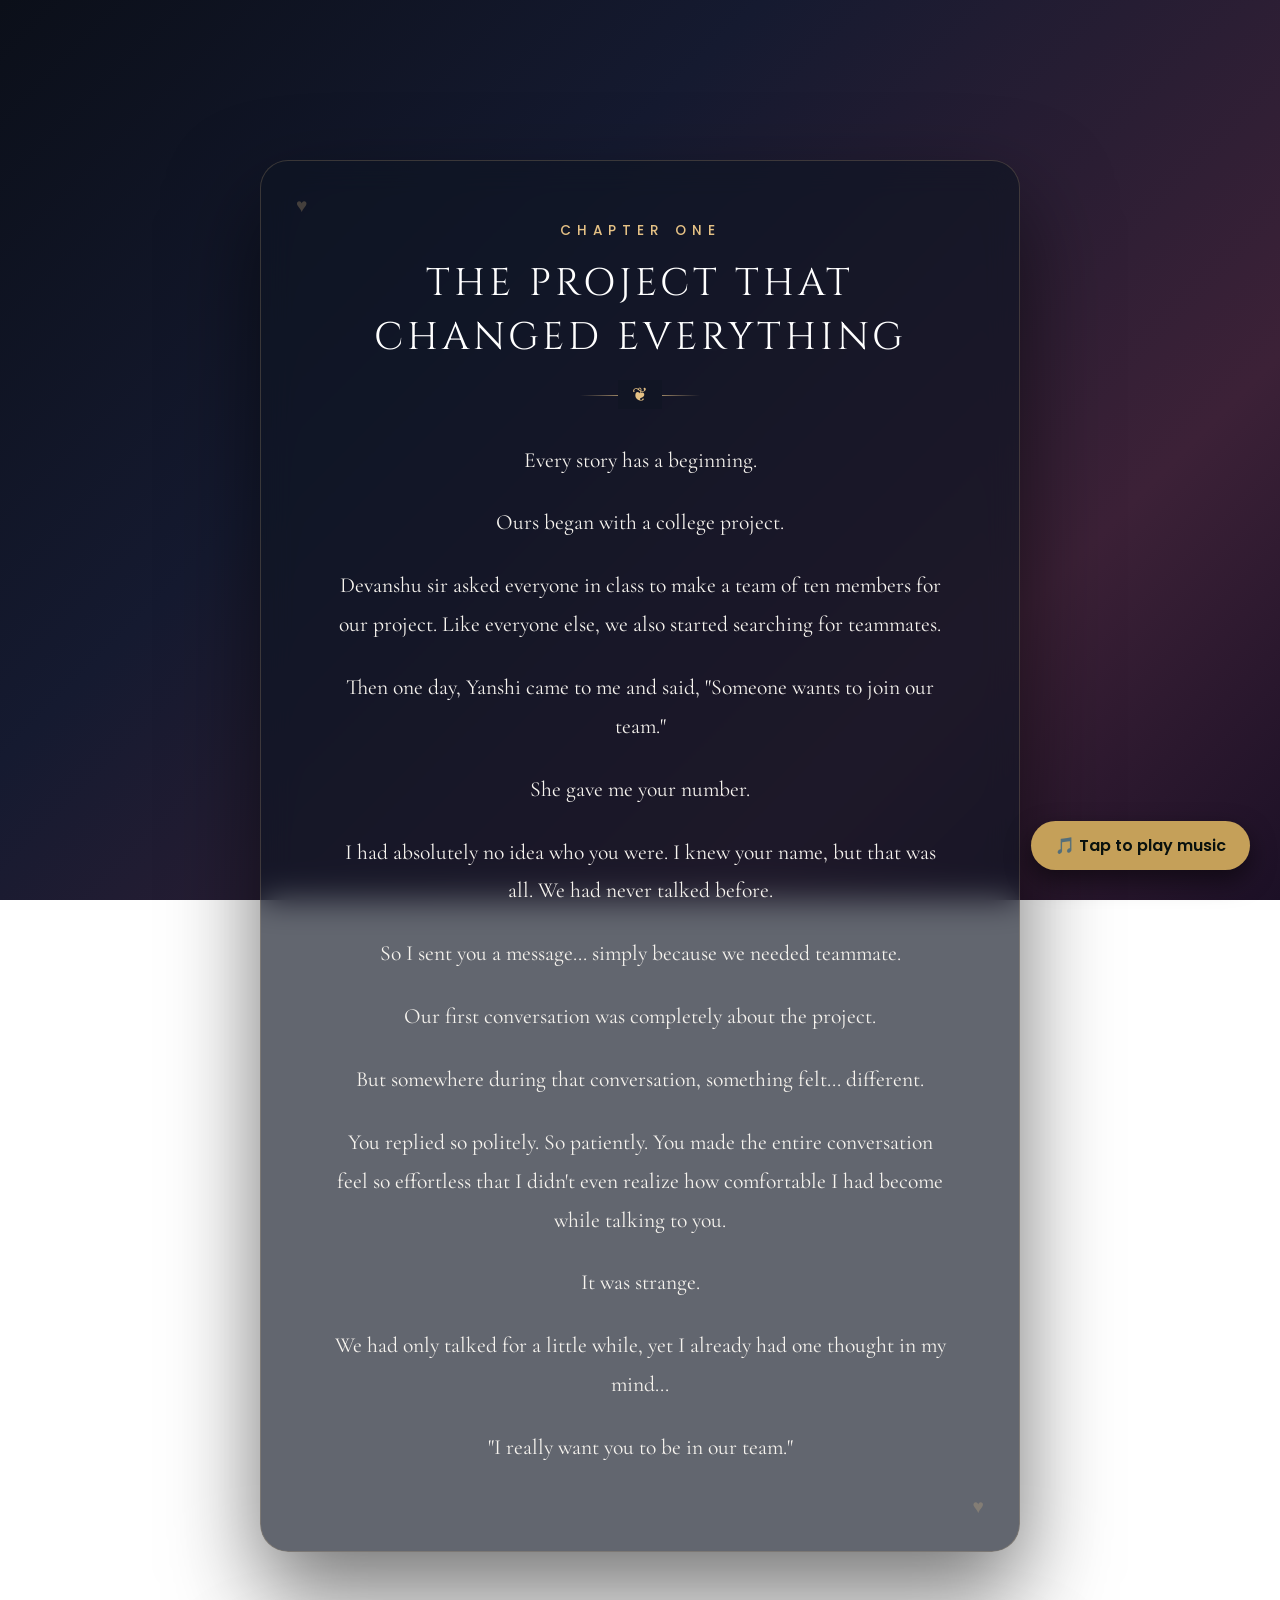
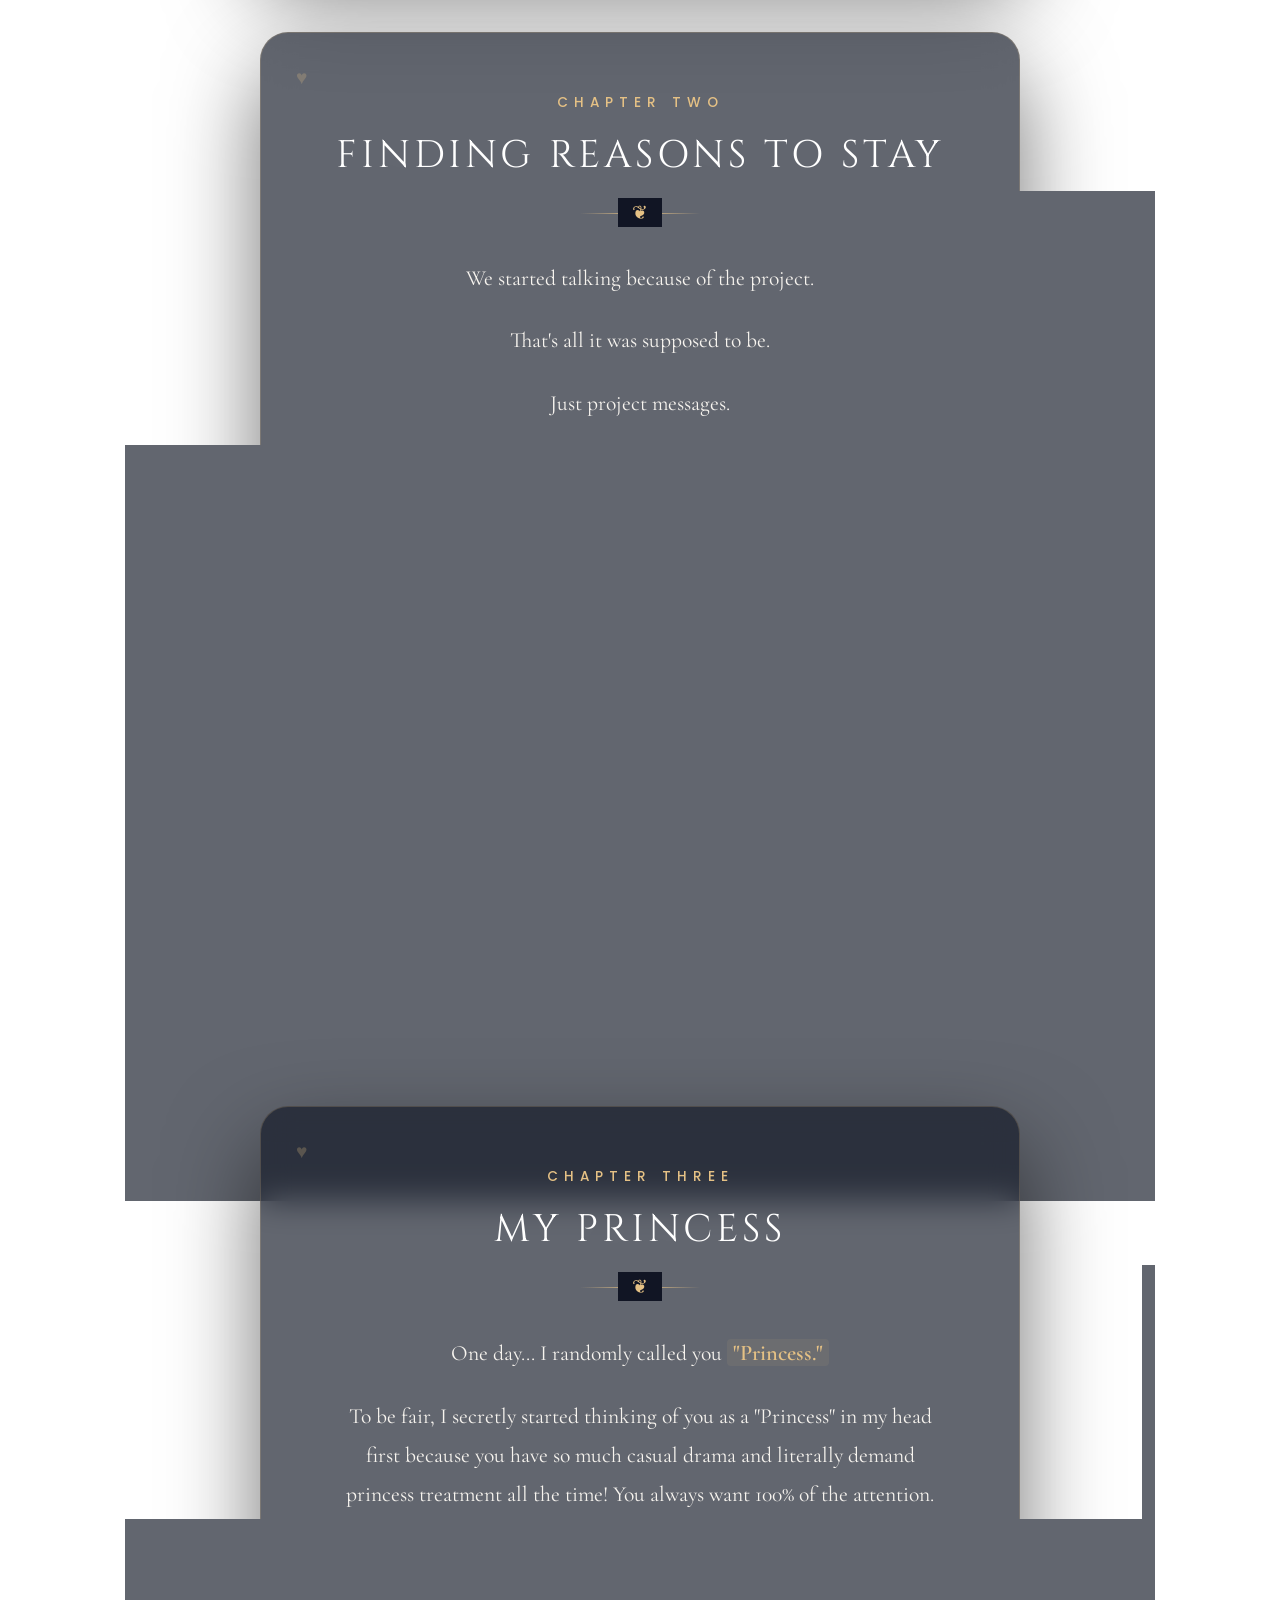
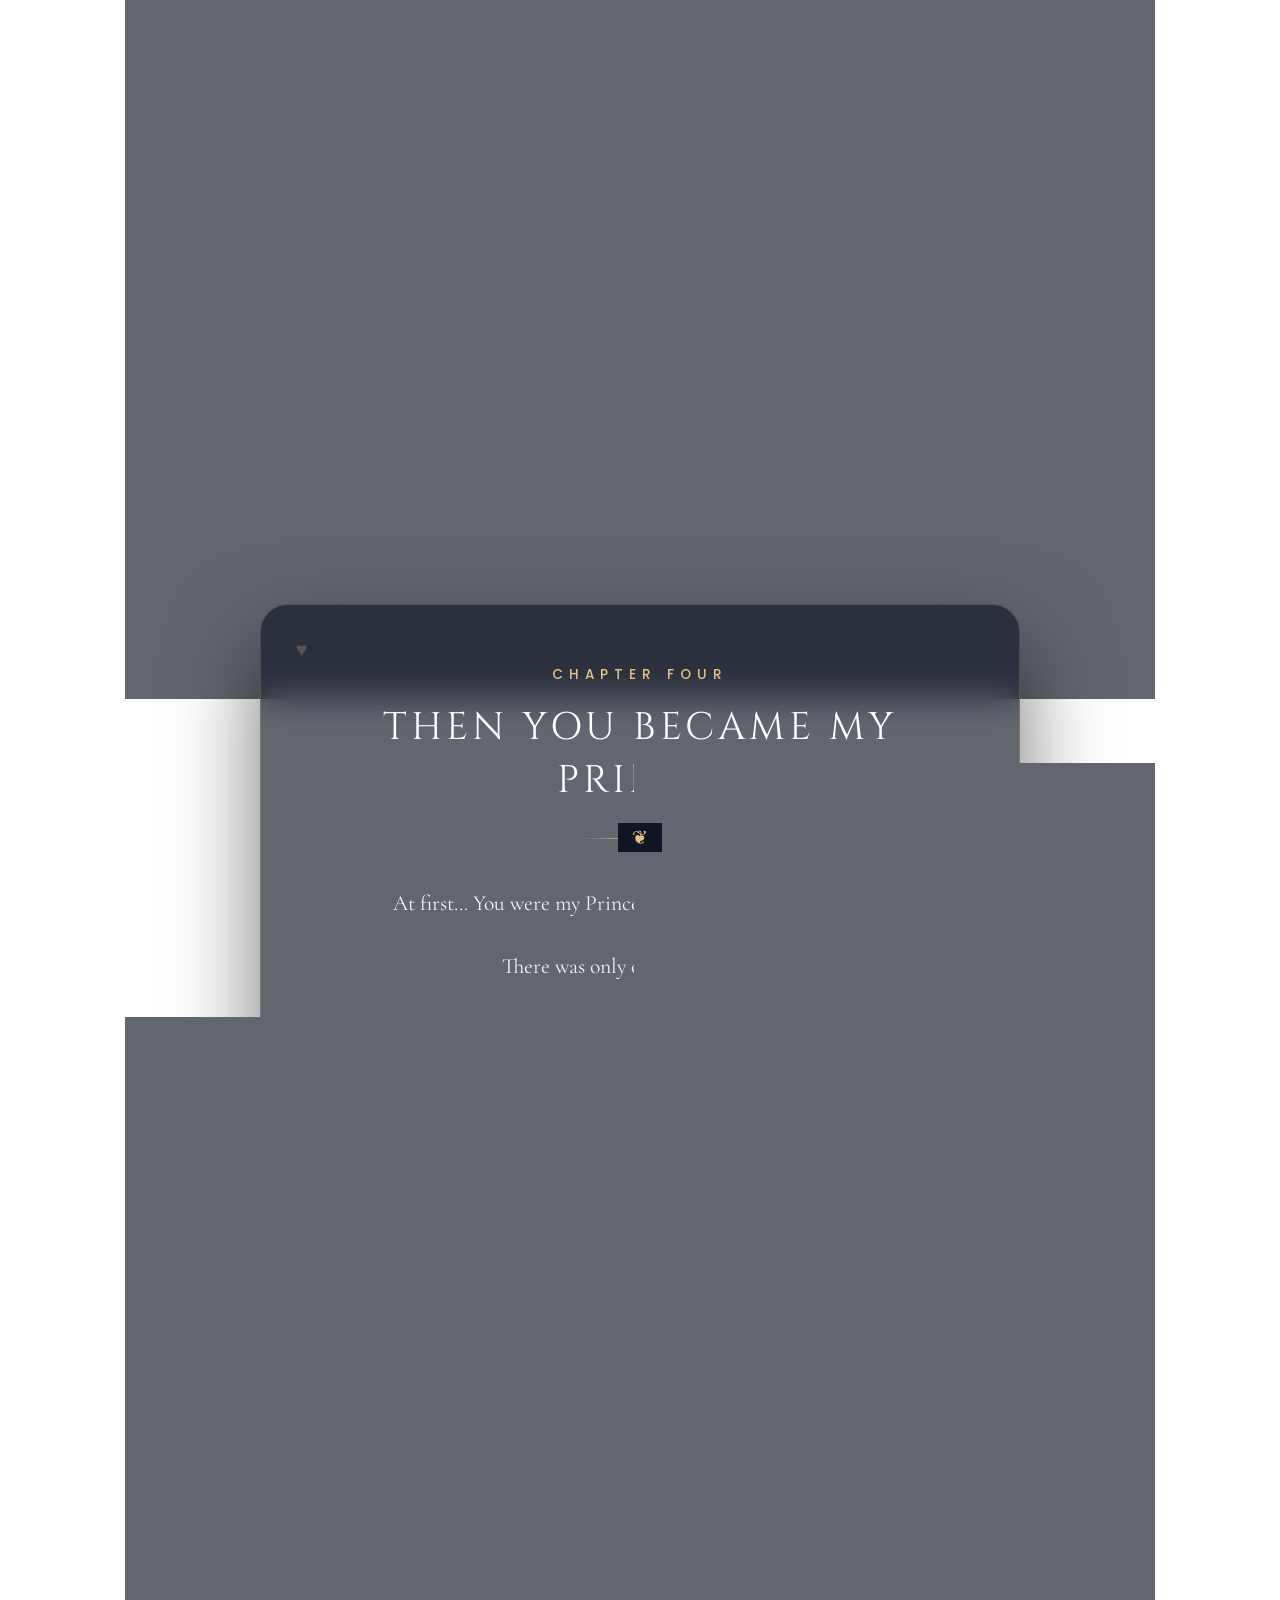
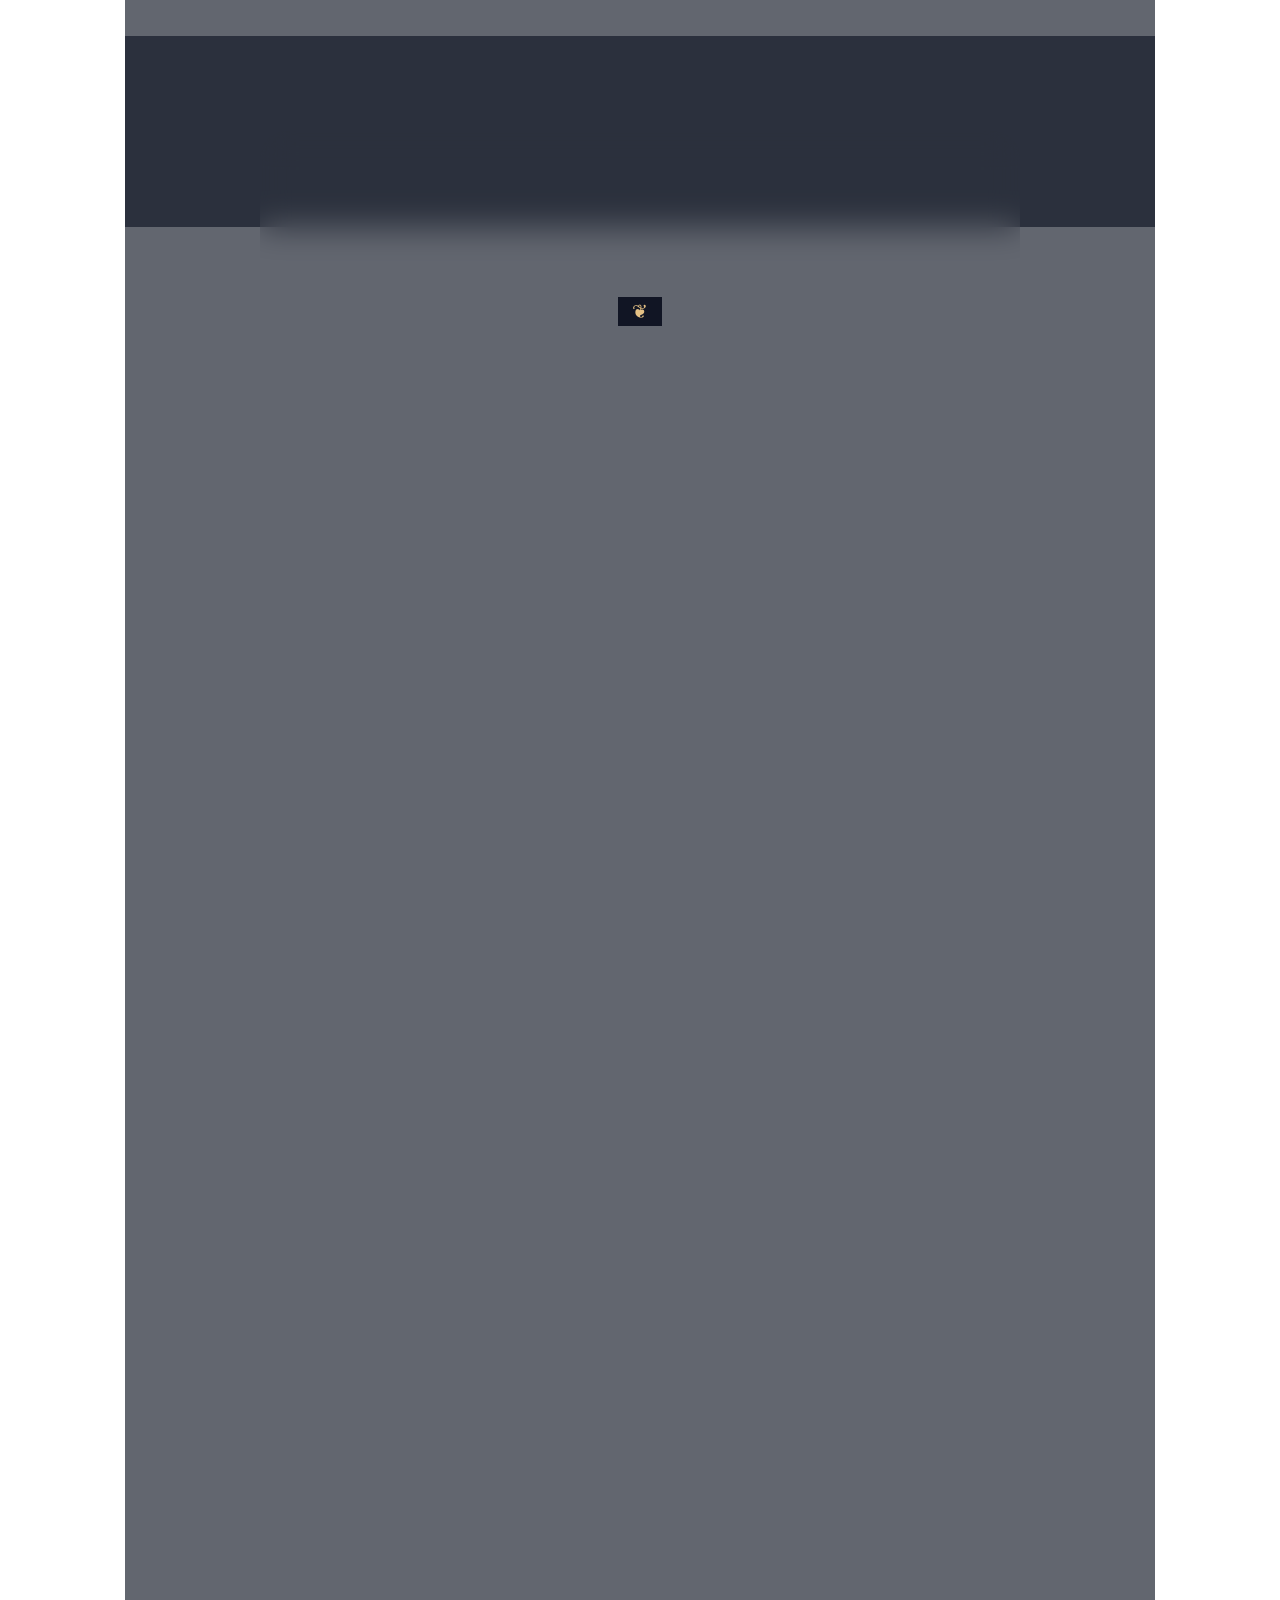
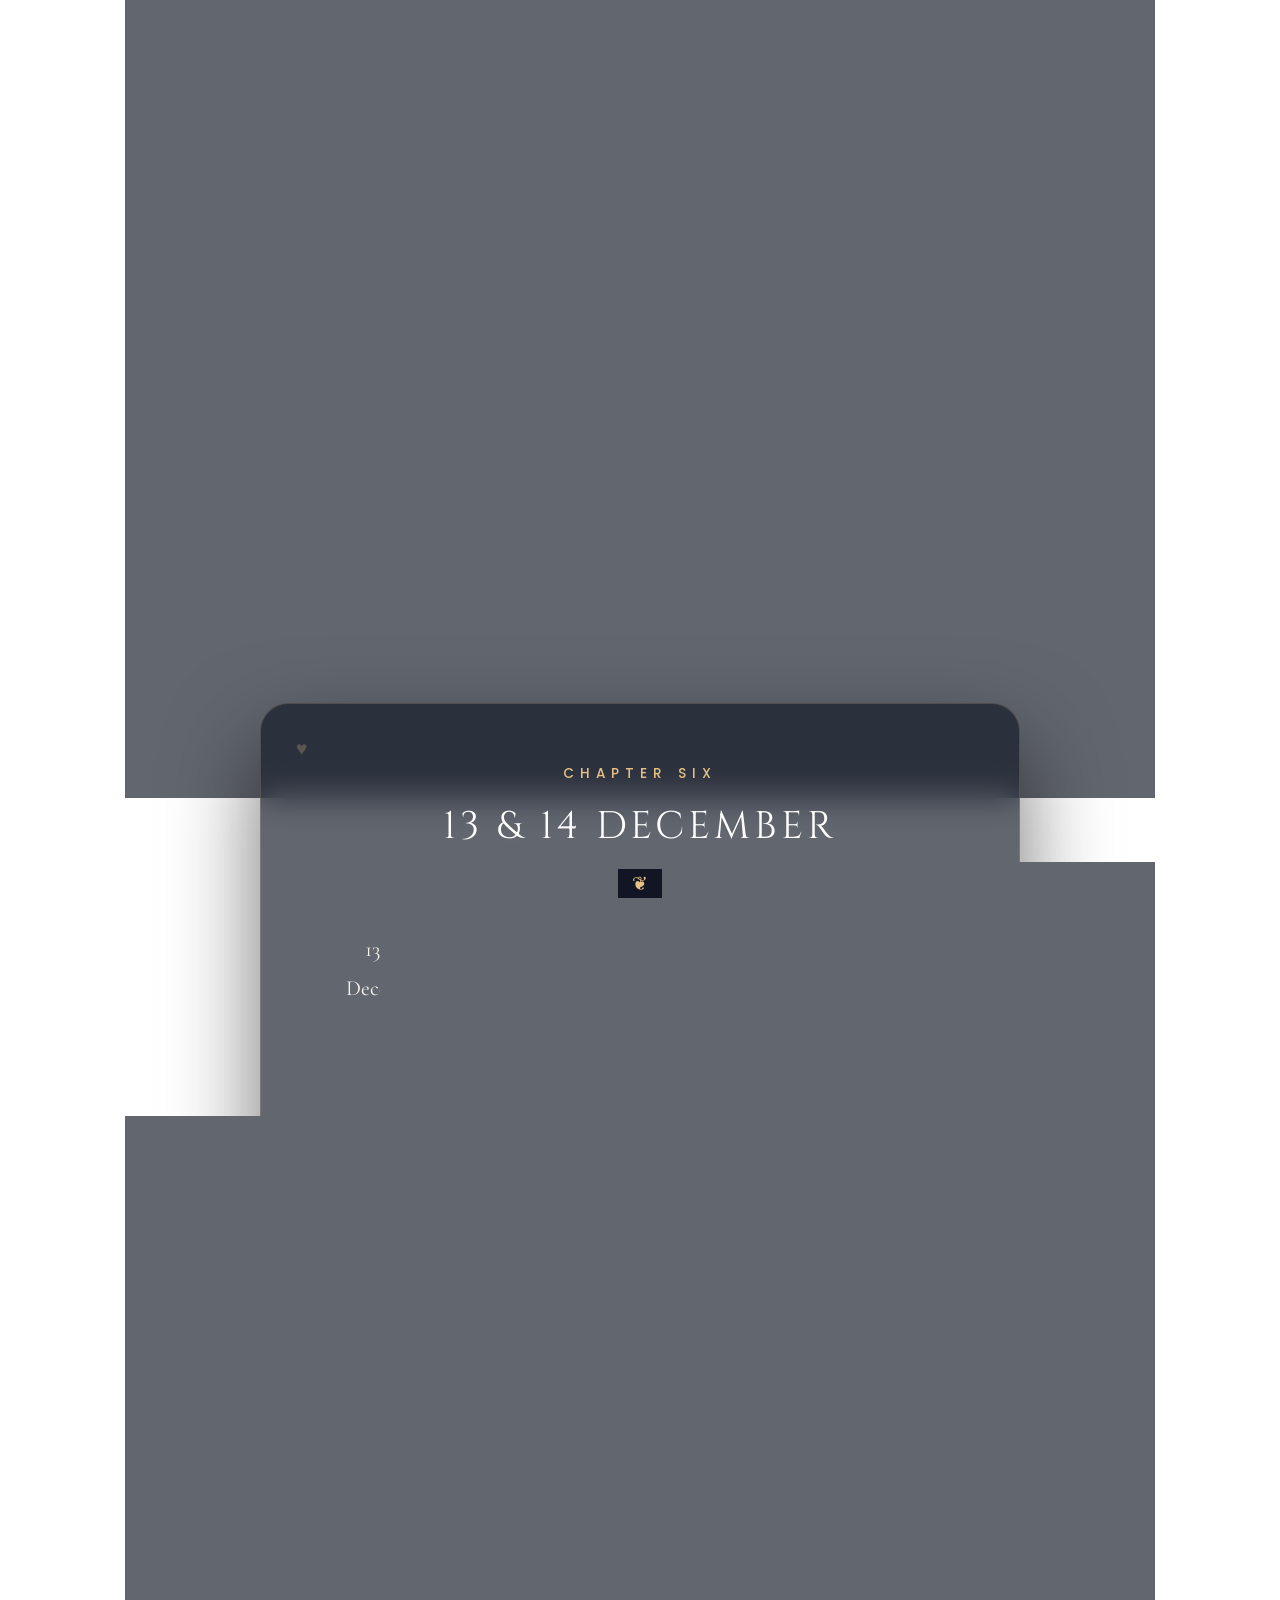
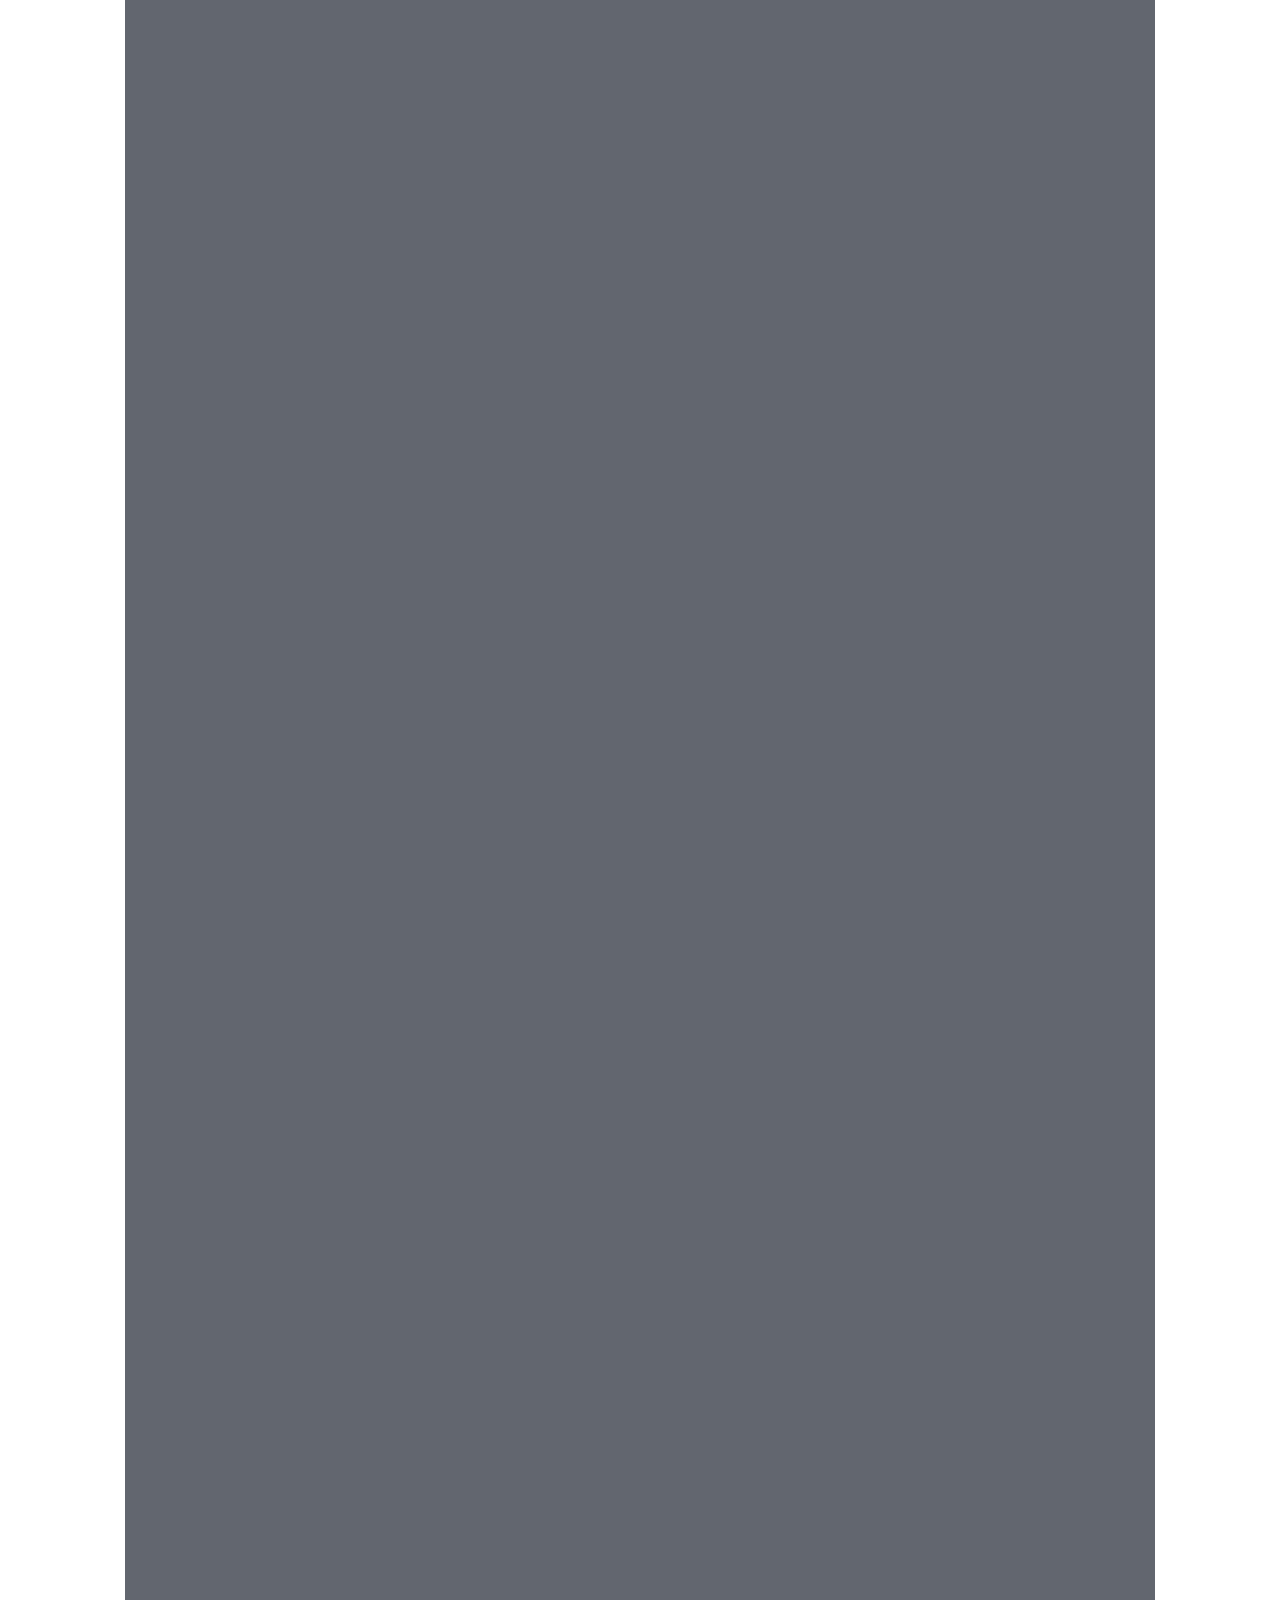
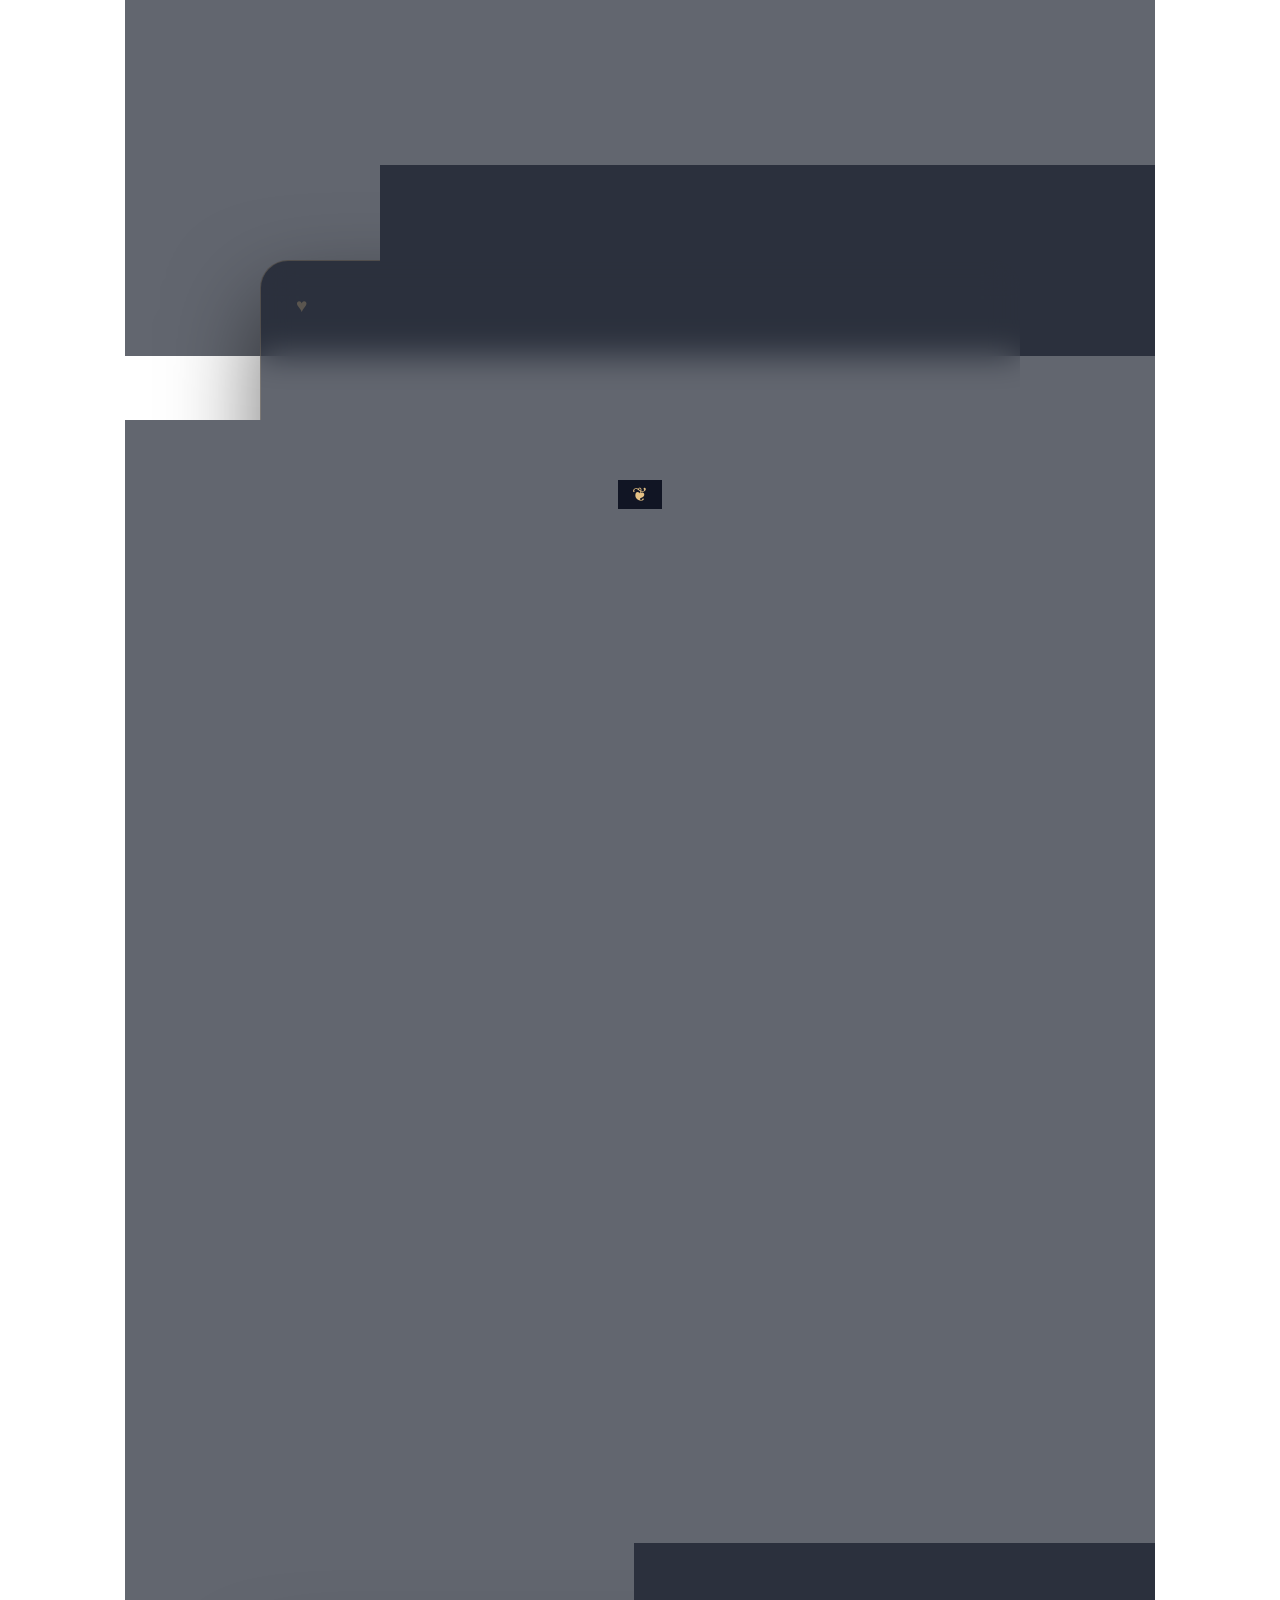
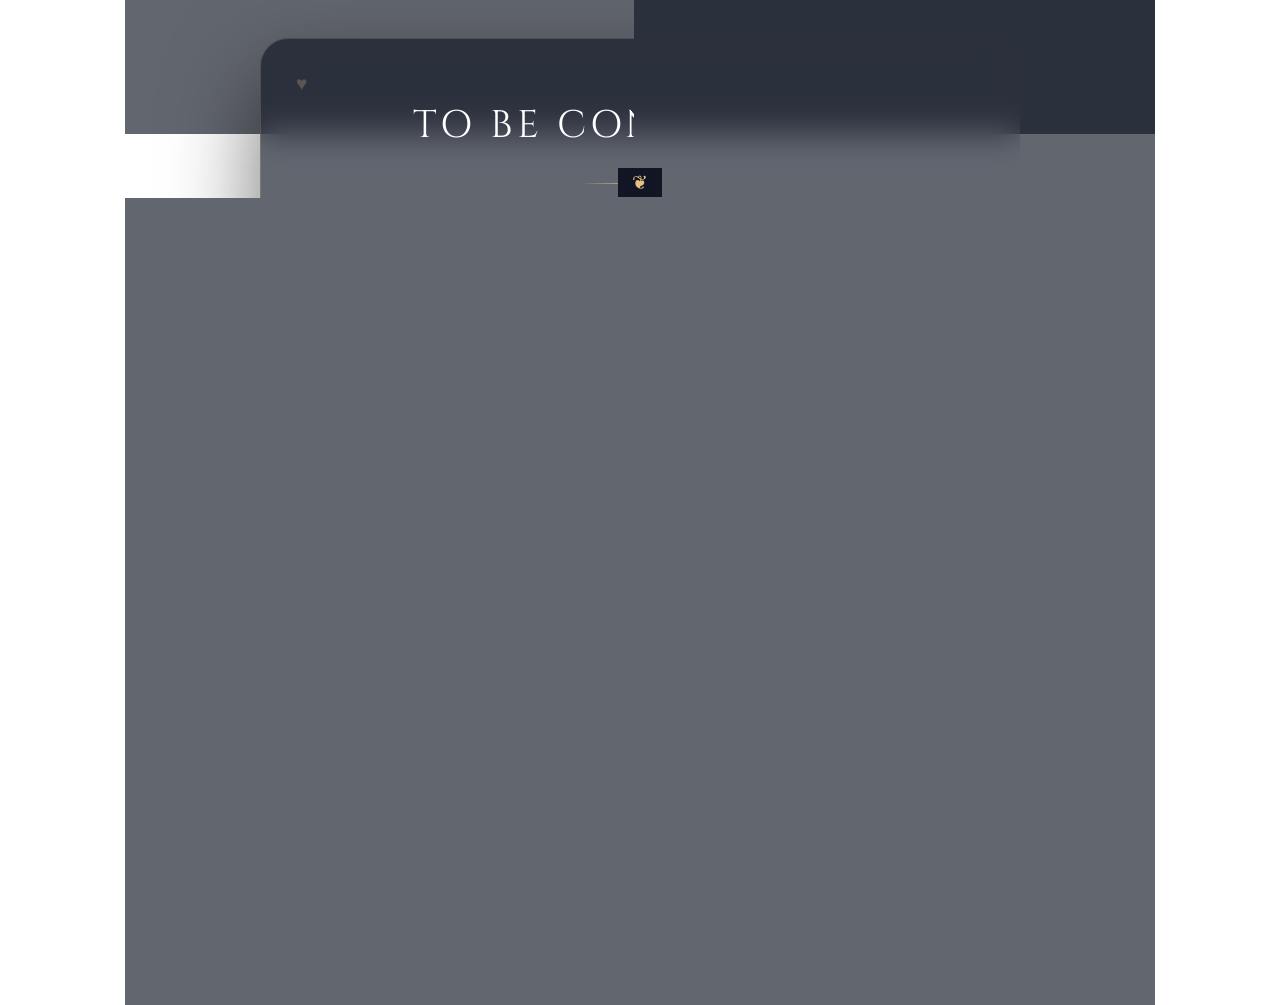
==== story.html @ bb7075a6 "Add files via upload" ====
<!DOCTYPE html>
<html lang="en">
<head>
    <meta charset="UTF-8">
    <meta name="viewport" content="width=device-width, initial-scale=1.0">
    <title>Our Story ❤️</title>
    <link rel="preconnect" href="https://fonts.googleapis.com">
    <link rel="preconnect" href="https://fonts.gstatic.com" crossorigin>
    <link href="https://fonts.googleapis.com/css2?family=Cinzel:wght@400;700&family=Cormorant+Garamond:wght@400;500;600&family=Poppins:wght@300;400;500;600&display=swap" rel="stylesheet">
    
    <link rel="stylesheet" href="css/story.css">
</head>
<body>
    
    <div class="book-container">

        <section class="chapter">
            <span class="chapter-number">Chapter One</span>
            <h1>The Project That Changed Everything</h1>
            <div class="line"></div>
            <p>Every story has a beginning.</p>
            <p>Ours began with a college project.</p>
            <p>Devanshu sir asked everyone in class to make a team of ten members for our project. Like everyone else, we also started searching for teammates.</p>
            <p>Then one day, Yanshi came to me and said, "Someone wants to join our team."</p>
            <p>She gave me your number.</p>
            <p>I had absolutely no idea who you were. I knew your name, but that was all. We had never talked before.</p>
            <p>So I sent you a message... simply because we needed teammate.</p>
            <p>Our first conversation was completely about the project.</p>
            <p>But somewhere during that conversation, something felt... different.</p>
            <p>You replied so politely. So patiently. You made the entire conversation feel so effortless that I didn't even realize how comfortable I had become while talking to you.</p>
            <p>It was strange.</p>
            <p>We had only talked for a little while, yet I already had one thought in my mind...</p>
            <p>"I really want you to be in our team."</p>
        </section>

        <section class="chapter">
            <span class="chapter-number">Chapter Two</span>
            <h1>Finding Reasons To Stay</h1>
            <div class="line"></div>
            <p>We started talking because of the project.</p>
            <p>That's all it was supposed to be.</p>
            <p>Just project messages.</p>
            <p>But somehow...</p>
            <p>You made everything feel comfortable.</p>
            <p>Talking to you felt easy. Safe.</p>
            <p>Without realizing it... I became the one finding random excuses just to text you again.</p>
            <p>Every conversation somehow became longer than the last one.</p>
            <p>Every time I saw your name pop up on my screen... I felt happy.</p>
            <p> We'd start talking about a slide or an assignment, and before we knew it, hours had flown by.</p>
        </section>

        <section class="chapter">
            <span class="chapter-number">Chapter Three</span>
            <h1>My Princess</h1>
            <div class="line"></div>
            <p>One day... I randomly called you <strong>"Princess."</strong></p>
            <p>To be fair, I secretly started thinking of you as a "Princess" in my head first because you have so much casual drama and literally demand princess treatment all the time! You always want 100% of the attention. So, in my mind, it was just a funny, cute fit.</p>
            <p>When I finally dropped it in the chat and called you <strong>"Princess,"</strong> you immediately lost it. You were like, "I'm not a princess!" and went off on a whole "blah blah blah" rant denying it. I just laughed and said, "Okay, but you are a princess for me, okay?"</p>
            <p>Realizing you weren't winning that argument, you decided you had to get back at me. You said, "Okay fine, I got it. But if I'm your princess, then I'm giving you a name too. You are Prince. You're gonna be my Prince." And that's how our chaotic roles actually started.</p>
            <p>And just like that... Our favorite nicknames were born.</p>
            <p>From that day... We became each other's Prince and Princess.</p>

        </section>

        <section class="chapter">
            <span class="chapter-number">Chapter Four</span>
            <h1>Then You Became My Prince</h1>
            <div class="line"></div>
            <p>At first... You were my Princess. And I became your Prince.</p>
            <p>There was only one tiny problem.</p>
            <p>I was absolutely terrible at being a Prince.</p>
            <p>Every time you said something... I had no idea what to reply. My brain simply stopped working.</p>
            <p>So one day... We switched.</p>
            <p>You became my Prince. I became your Princess.</p>
            <p>Somehow... It felt even more natural.</p>
            <p>Every day, I quietly waited for college to end. Because I knew... Our little world would begin again.</p>
            <p>Just you. Just me. A Prince. A Princess.</p>
            <p>Those conversations became the happiest part of my day.</p>
        </section>

        <section class="chapter">
            <span class="chapter-number">Chapter Five</span>
            <h1>11 December</h1>
            <div class="line"></div>
            <p>Then came 11 December.</p>
            <p>It all started with one random question while we were in our usual chat zone</p>
            <p>I simply asked... <strong>" why do you like me?"</strong></p>
            <p>I was still talking as your Princess. I thought we were still inside our little world.</p>
            <p>Then... You replied.You poured your heart out into your responses, and I sat there reading them, smiling like crazy.</p>
            <p>Even though I was incredibly happy reading your words, I was still too defensive to admit it. I kept telling myself, "No, he's just playing his character really well," because I was too scared to realize that you actually meant every single word.</p>
            <p>So... I still thought we were simply talking as Prince and Princess. I hope you remeber all these chats.i just want you to relive that moment so i am sharing these screenshots of our chat on 11 December. I hope you felt what i felt when I read them for the first time and every time when i read them again I smile everytime.</p>
            </p>
            
            <div class="chat-gallery">
                <img src="assets/chat/11dec1.jpeg" alt="Chat Memory Dec 11">
                <img src="assets/chat/11dec2.jpeg" alt="Chat Memory Dec 11">
                <img src="assets/chat/11dec3.jpeg" alt="Chat Memory Dec 11">
                <img src="assets/chat/11dec4.jpeg" alt="Chat Memory Dec 11">
            </div>
        </section>

        <section class="chapter">
            <span class="chapter-number">Chapter Six</span>
            <h1>13 & 14 December</h1>
            <div class="line"></div>
            <p>13 december... Everything finally made sense. Those messages from December 11th weren't a game at all. You actually meant it all from the bottom of your heart.</p>
            <p>The little moments. The way you looked at our conversations.</p>
            <p>They were never just part of our game. You meant every single one of them. wanna relive those moments....you were somehow upset cause i called you husband .... and it was normal for us cause we call each other husband and wife in our little prince pricess world but you were upset cause i called you husband in our game and i remember i was still trying to act like i don't understand what you actually mean...so i asked you tell me clearly....wait ig those ss will help you to remeber 
            </p>
            
            <div class="chat-gallery">
                <img src="assets/chat/13dec1.jpeg" alt="Confession Snapshot">
                <img src="assets/chat/13dec2.jpeg" alt="Confession Snapshot">
                <img src="assets/chat/13dec3.jpeg" alt="Confession Snapshot">
                <img src="assets/chat/13dec4.jpeg" alt="Confession Snapshot">
                <img src="assets/chat/13dec5.jpeg" alt="Confession Snapshot">
                <img src="assets/chat/13dec6.jpeg" alt="Confession Snapshot">
            </div>

            <p>That night... I couldn't stop thinking.</p>
            <p>I kept asking myself... What exactly am I feeling? Was it just friendship? Or had my heart quietly fallen for you too?</p>
            <p>It was one of the longest nights I can remember.</p>
            <p>Then... Morning came. And so did my answer.</p>
            <p>This time... It was my turn. I confessed too.</p>
            <p>From that morning on, the Prince and Princess nicknames weren't just a fun text game anymore—they became our real life story.</p>
        </section>

        <section class="chapter ending">
            <span class="chapter-number">Final Chapter</span>
            <h1>Happy Birthday, My Chuchu ❤️</h1>
            <div class="line"></div>
            <p>it's been more than six months since we started this beautiful journey together.</p>
            <p>Six months of laughter. Six months of love. Six months of memories.</p>
            <p>Thank you... For answering one project message.</p>
            <p>For making me feel comfortable. For becoming my Prince. For becoming my best friend.</p>
            <p>For becoming the person I love the most.</p>
            <p>And for becoming everything to me.</p>
            <p>I don't know what tomorrow holds. But I know one thing.</p>
            <p>As long as life allows me... I'll choose you. Again. Every single day.</p>
            <p>Happy Birthday, my Prince. I love you more than these words could ever explain.</p>
            <p class="signature">Forever Yours,<br><br>Your Wife,<br>Aru ❤️</p>
        </section>

        <section class="chapter continue">
            <h1>To Be Continued...</h1>
            <div class="line"></div>
            <p>This little website could never contain every memory we've created together.</p>
            <p>It is simply a journey back to where our story began.</p>
            <p>Six months... Countless memories... Infinite love.</p>
            <p>Unlike fairy tales... Our story doesn't end here.</p>
            <p>This is only the beginning of every chapter we'll write together.</p>
            
            <div style="text-align: center; margin-top: 40px;">
                <a href="ending.html" class="next-page-btn">Open Your Final Birthday Gift 🎁</a>
            </div>
            <p class="signature">❤️ Chuchu & Aru ❤️</p>
        </section>

    </div>

    <audio id="bg-music" src="assets/music/song.mpeg" loop></audio>
    <script src="js/chapter.js"></script>
</body>
</html>
---- css/story.css ----
/*
===========================================
OUR STORY ❤️ - STORY PAGES STYLES
Design Theme: Mystic Midnight Indigo & Rose (Balanced Book Sizes)
===========================================
*/
@import url('https://fonts.googleapis.com/css2?family=Cinzel:wght@400;600;700&family=Cormorant+Garamond:ital,wght@0,400;0,500;0,600;1,400;1,500;1,600&family=Poppins:wght@300;400;500;600&display=swap');

* { 
    margin: 0; 
    padding: 0; 
    box-sizing: border-box; 
}

html { 
    scroll-behavior: smooth; 
}

body {
    font-family: 'Poppins', sans-serif;
    background: linear-gradient(135deg, #0b0f19 0%, #151a30 35%, #3c2137 75%, #1c1026 100%);
    background-attachment: fixed;
    color: #f7f4ef;
    overflow-x: hidden;
    position: relative;
    -webkit-font-smoothing: antialiased;
    -moz-osx-font-smoothing: grayscale;
}

.book-container { 
    width: 100%; 
    max-width: 800px; /* Slightly tightened container for better line lengths */
    margin: auto; 
    padding: 80px 20px; 
}

.chapter {
    background: rgba(15, 20, 35, 0.65); 
    backdrop-filter: blur(16px);
    border-radius: 28px;
    padding: 60px 70px; /* Balanced padding for the new text sizes */
    margin: 80px 0;
    box-shadow: 0 40px 90px rgba(0, 0, 0, 0.55);
    position: relative;
    border: 1px solid rgba(229, 193, 133, 0.2);
    opacity: 0;
    transform: translateY(40px);
    transition: opacity 1.2s cubic-bezier(0.215, 0.61, 0.355, 1), transform 1.2s cubic-bezier(0.215, 0.61, 0.355, 1);
}

.chapter.show { 
    opacity: 1; 
    transform: translateY(0); 
}

.chapter-number { 
    display: block; 
    text-align: center; 
    color: #e5c185; 
    letter-spacing: 6px; 
    text-transform: uppercase; 
    font-size: 0.85rem; 
    margin-bottom: 16px; 
    font-weight: 500;
}

.chapter h1 { 
    font-family: 'Cinzel', serif; 
    text-align: center; 
    color: #ffffff; 
    font-size: 2.4rem; 
    font-weight: 400;
    text-transform: uppercase;
    letter-spacing: 4px;
    line-height: 1.4; 
    margin-bottom: 25px; 
    text-shadow: 0 4px 15px rgba(255,255,255,0.05);
}

.line { 
    width: 120px; 
    height: 1px; 
    background: linear-gradient(to right, transparent, #e5c185, transparent); 
    margin: 30px auto 45px auto; 
    position: relative; 
}

.line::after {
    content: "❦"; 
    position: absolute; 
    left: 50%; 
    top: -15px; 
    transform: translateX(-50%);
    background: #111524; 
    color: #e5c185; 
    padding: 0 14px; 
    font-size: 1.2rem;
}

/* Beautifully balanced literary style body text */
.chapter p { 
    font-family: 'Cormorant Garamond', serif; 
    font-size: 1.35rem; /* Classic book scale */
    font-weight: 400;
    line-height: 1.8; /* Generous breathing room */
    text-align: center; 
    margin-bottom: 24px; 
    color: #f7f4ef; 
}

.chapter strong { 
    color: #e5c185; 
    font-weight: 600; 
    font-family: 'Cormorant Garamond', serif;
    font-size: 1.4rem;
    background: rgba(229, 193, 133, 0.08);
    padding: 0px 6px;
    border-radius: 4px;
}

.chat-gallery {
    margin: 50px auto 35px auto;
    display: flex;
    flex-wrap: wrap;
    gap: 25px;
    justify-content: center;
    align-items: center;
}

.chat-gallery img {
    width: 100%;
    max-width: 230px;
    border-radius: 16px;
    padding: 0; 
    background: transparent;
    border: 1px solid rgba(229, 193, 133, 0.3);
    box-shadow: 0 20px 45px rgba(0, 0, 0, 0.5), 
                inset 0 0 20px rgba(255, 255, 255, 0.05);
    transition: transform 0.5s cubic-bezier(0.165, 0.84, 0.44, 1), 
                box-shadow 0.5s cubic-bezier(0.165, 0.84, 0.44, 1),
                border-color 0.5s ease;
}

.chat-gallery img:hover { 
    transform: scale(1.05) translateY(-8px) rotate(1deg); 
    border-color: rgba(229, 193, 133, 0.7);
    box-shadow: 0 35px 65px rgba(229, 193, 133, 0.25),
                0 10px 20px rgba(0, 0, 0, 0.4); 
}

.next-page-btn {
    display: inline-block;
    padding: 16px 45px;
    background: linear-gradient(135deg, #e5c185, #cfa35f);
    color: #111524;
    font-weight: 600;
    text-decoration: none;
    border-radius: 50px;
    letter-spacing: 2px;
    text-transform: uppercase;
    font-size: 0.85rem;
    box-shadow: 0 15px 35px rgba(0, 0, 0, 0.25);
    transition: .3s ease;
}

.next-page-btn:hover { 
    background: #ffffff; 
    transform: translateY(-4px); 
    box-shadow: 0 20px 45px rgba(229, 193, 133, 0.4); 
}

.signature { 
    margin-top: 55px; 
    font-size: 1.9rem !important; 
    color: #e5c185 !important; 
    font-family: 'Cormorant Garamond', serif;
    font-style: italic;
    font-weight: 500; 
    line-height: 1.6; 
    text-align: center; 
}

.chapter::before { content: "♥"; position: absolute; top: 30px; left: 35px; color: #e5c185; font-size: 1.2rem; opacity: .25; }
.chapter::after { content: "♥"; position: absolute; bottom: 30px; right: 35px; color: #e5c185; font-size: 1.2rem; opacity: .25; }

.floating-heart { 
    position: fixed; 
    bottom: -40px; 
    font-size: 20px; 
    color: #e5c185; 
    opacity: .2; 
    pointer-events: none; 
    animation: floatHeart linear forwards; 
    z-index: -1; 
}

@keyframes floatHeart {
    from { transform: translateY(0) rotate(0deg); opacity: .3; }
    to { transform: translateY(-120vh) rotate(360deg); opacity: 0; }
}

::-webkit-scrollbar { width: 8px; }
::-webkit-scrollbar-track { background: #0b0f19; }
::-webkit-scrollbar-thumb { background: #e5c185; border-radius: 20px; }
#progressBar { position: fixed; top: 0; left: 0; width: 0; height: 4px; background: linear-gradient(to right, #bd3a5d, #e5c185); z-index: 9999; }

/* Mobile View Adjustments */
@media(max-width: 768px) {
    .book-container { padding: 40px 15px; }
    .chapter { padding: 40px 25px; margin: 40px 0; border-radius: 20px; }
    .chapter h1 { font-size: 1.8rem; margin-bottom: 15px; letter-spacing: 2px; }
    .chapter p { font-size: 1.15rem; line-height: 1.75; margin-bottom: 18px; }
    .chapter strong { font-size: 1.2rem; }
    .chat-gallery { gap: 14px; margin: 35px auto 25px auto; }
    .chat-gallery img { max-width: 47%; border-radius: 12px; }
    .signature { font-size: 1.6rem !important; margin-top: 40px; }
}

@media(max-width: 480px) {
    .chapter { padding: 35px 20px; }
    .chat-gallery img { max-width: 100%; }
}
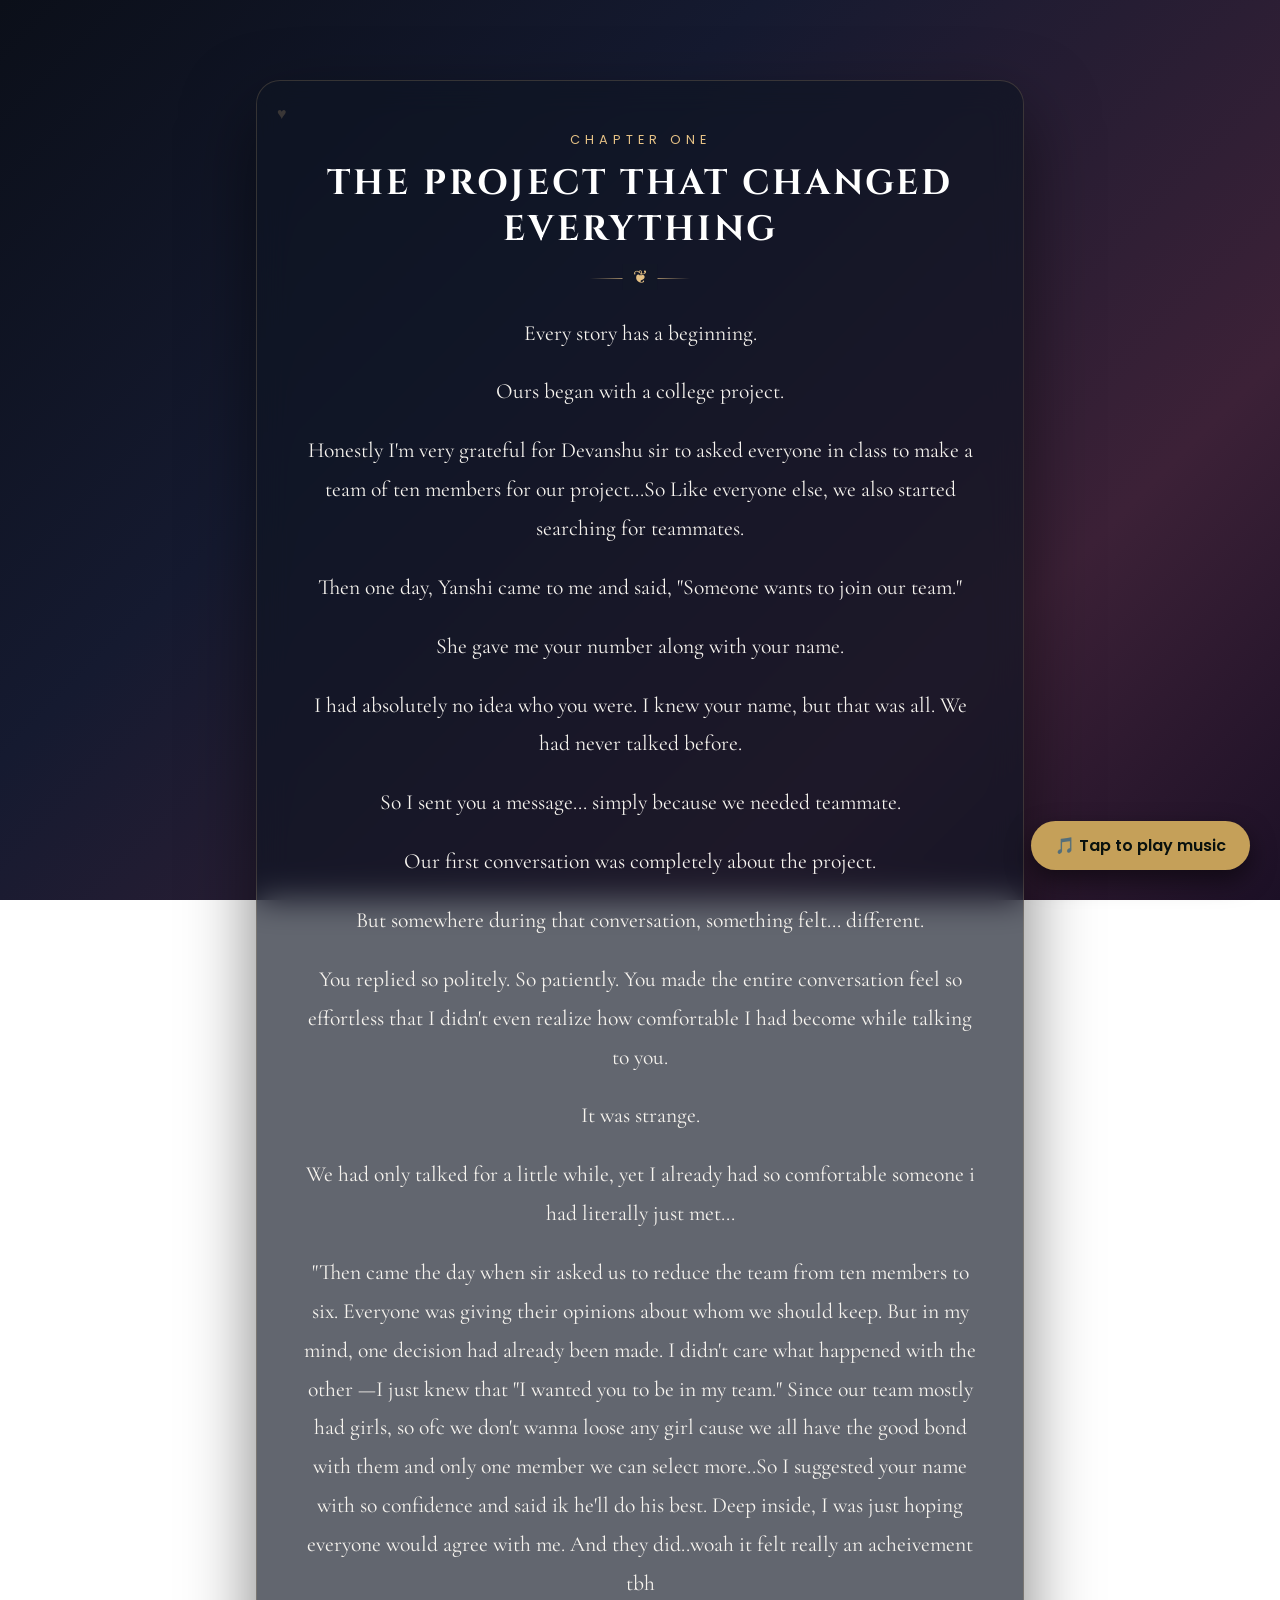
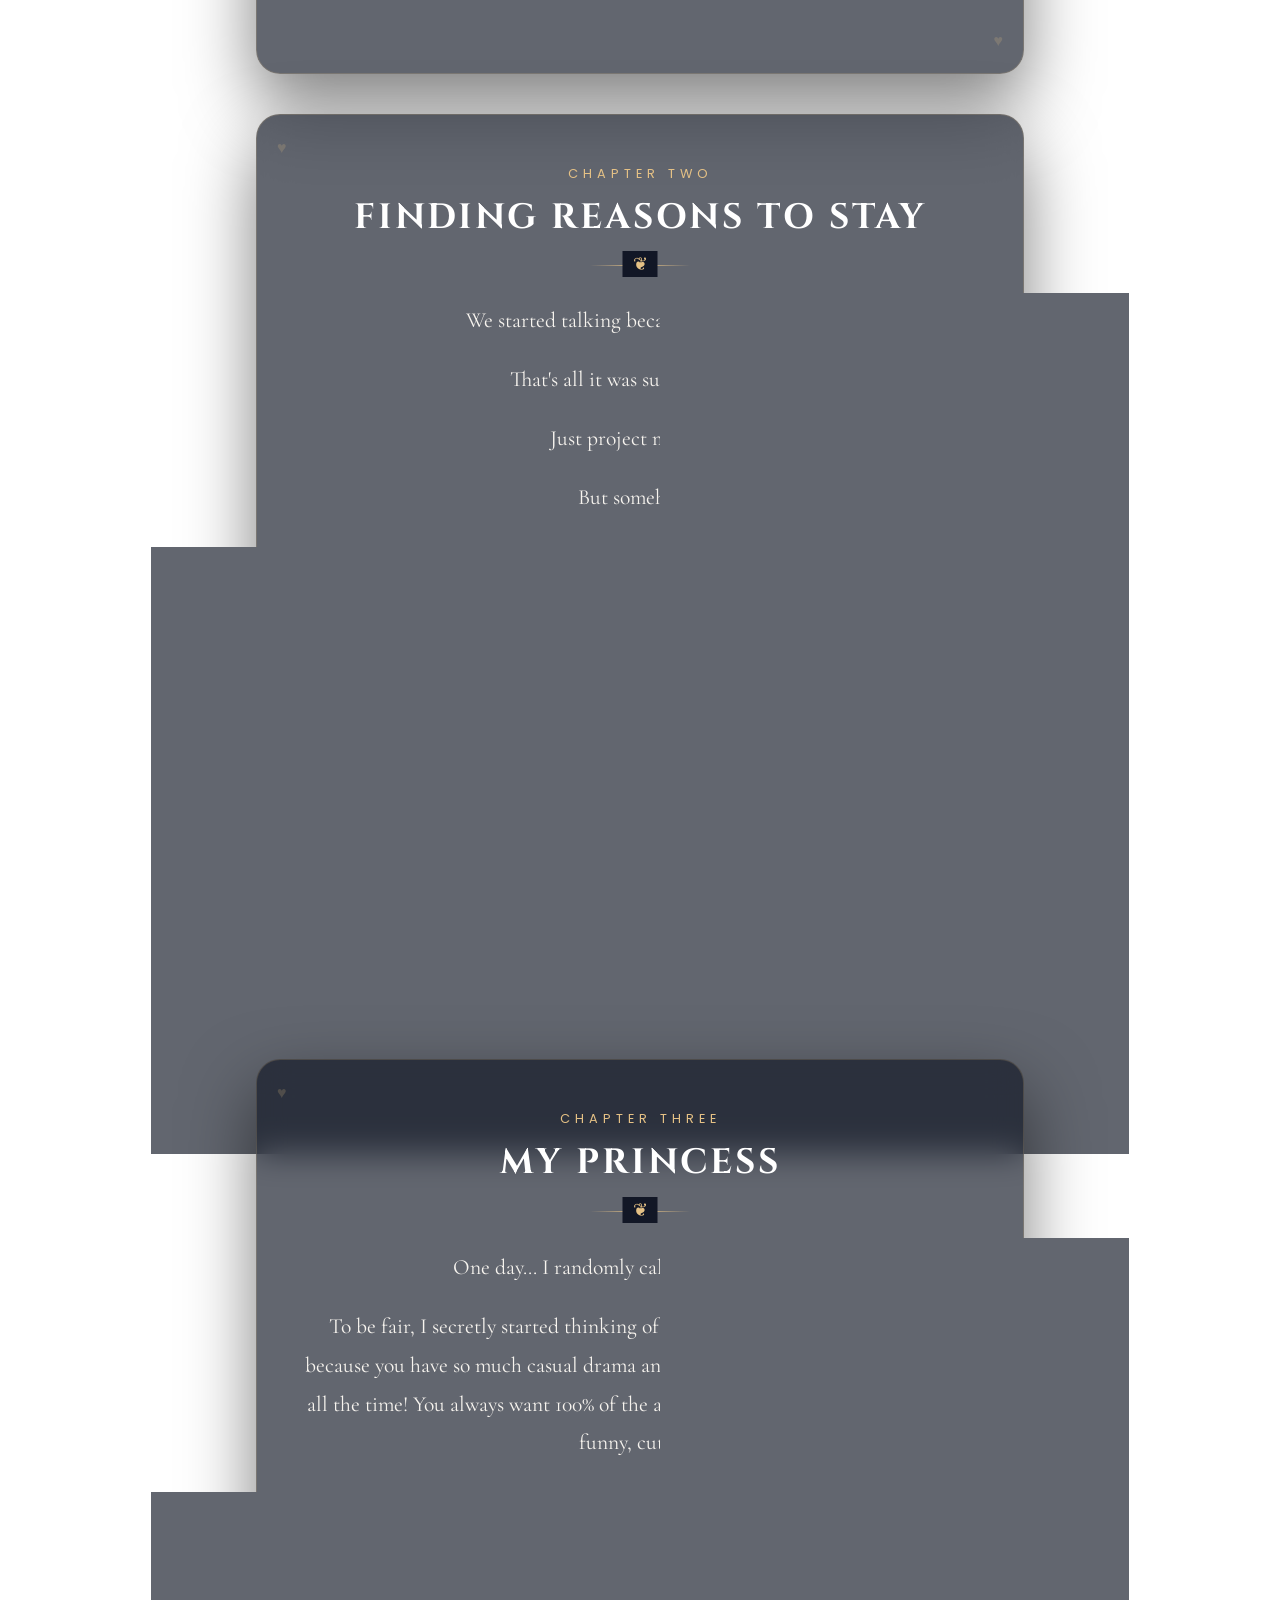
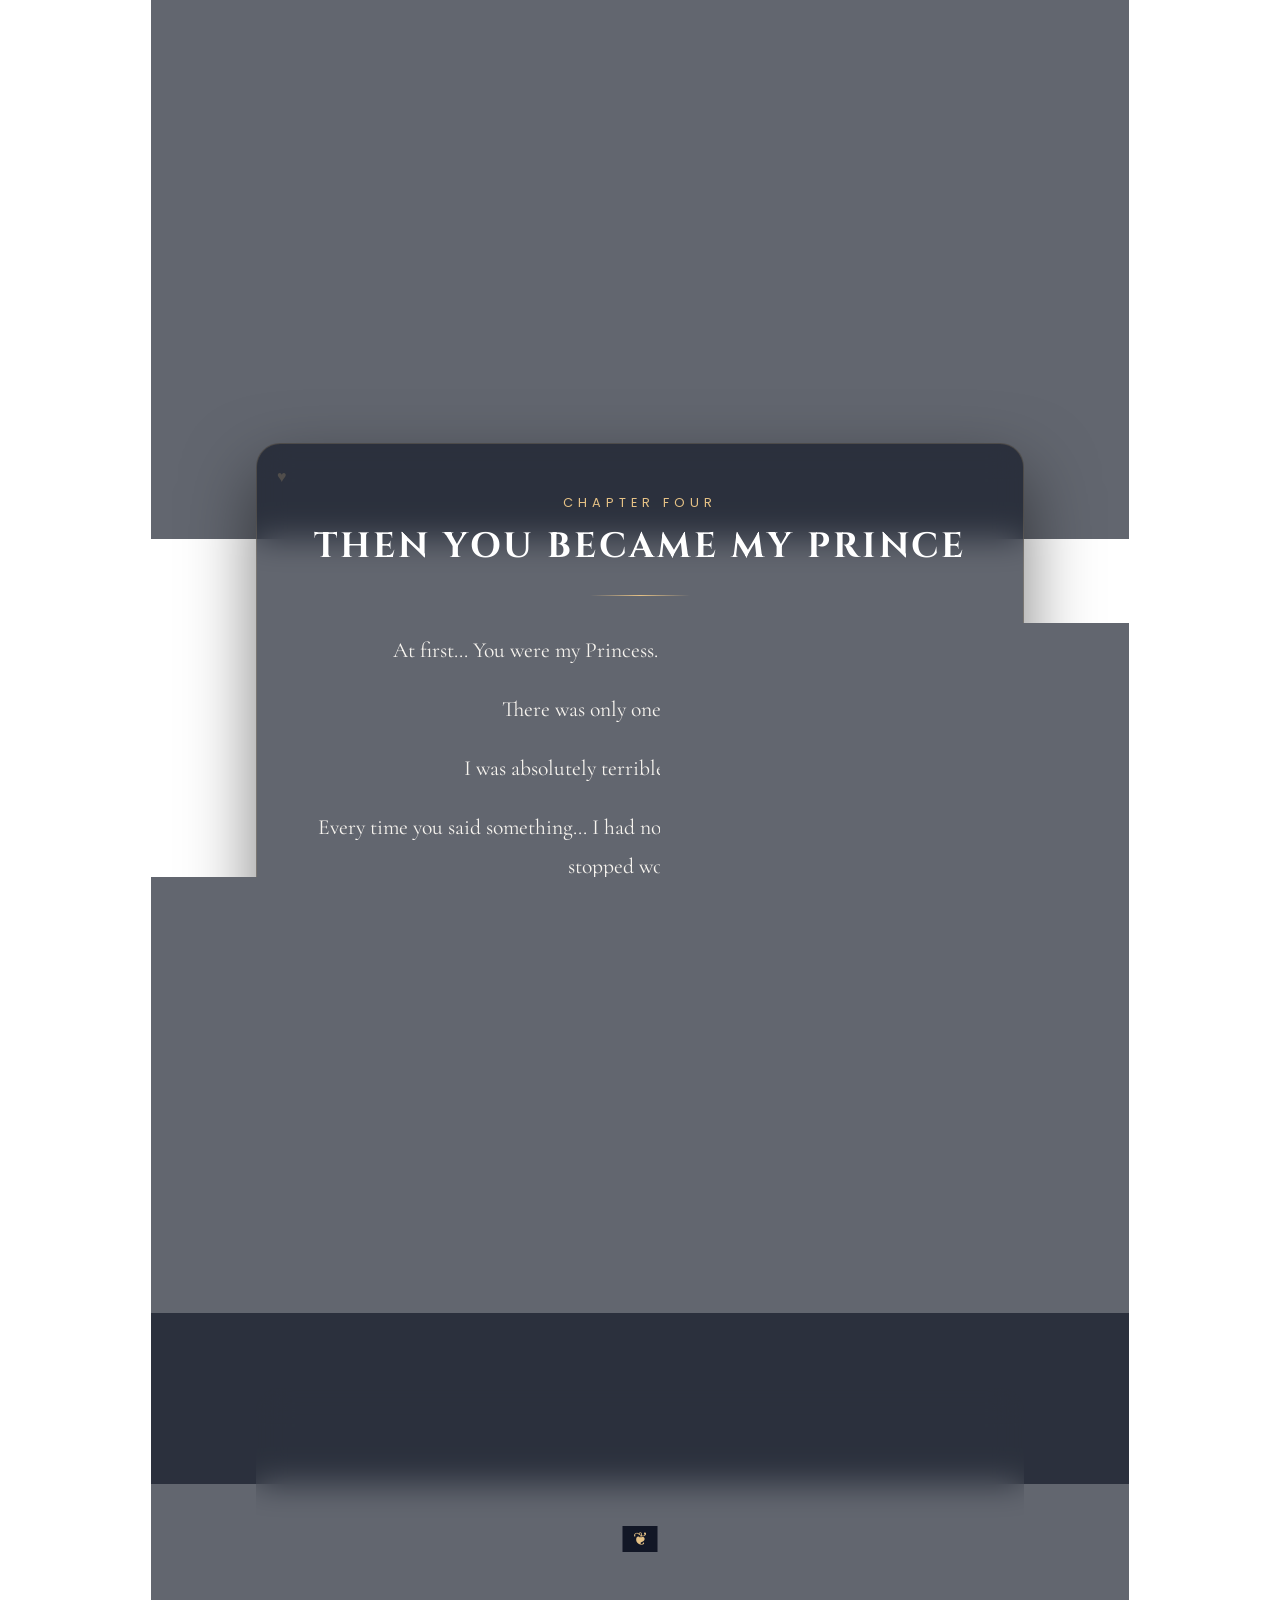
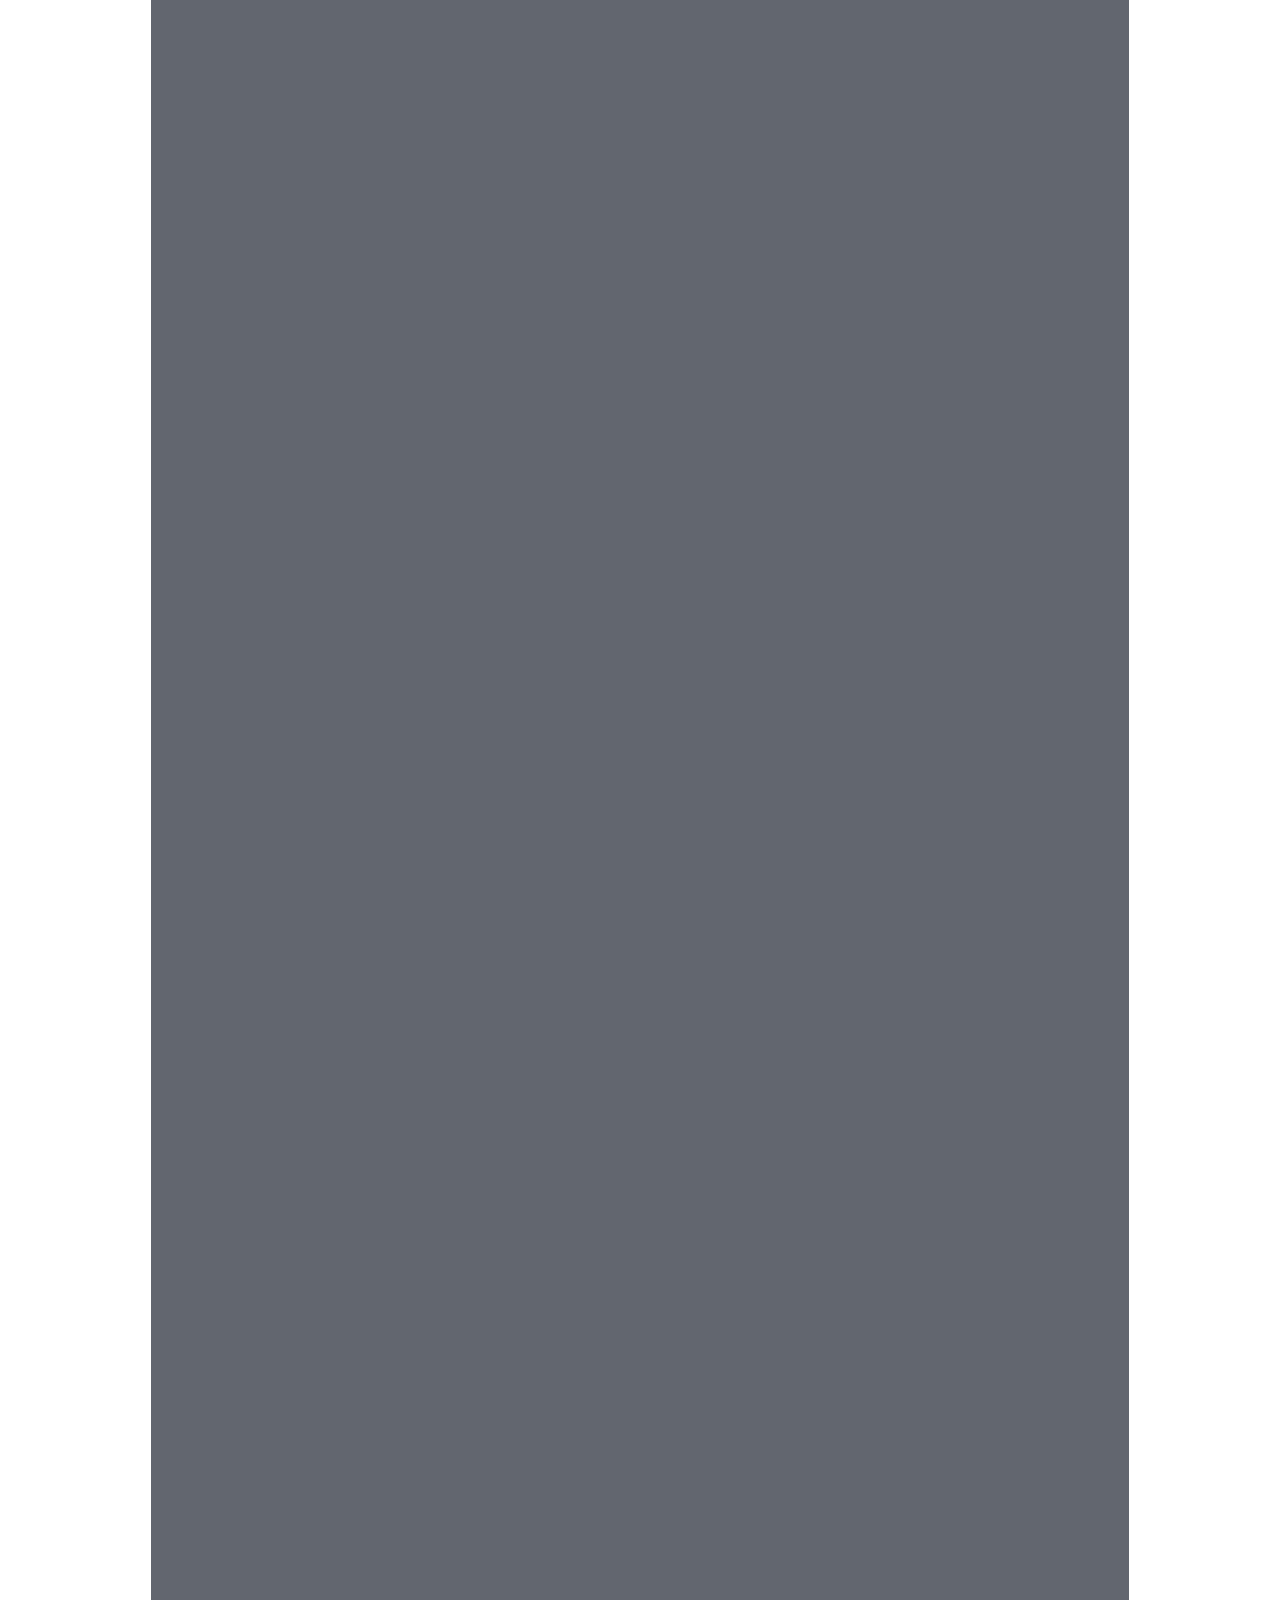
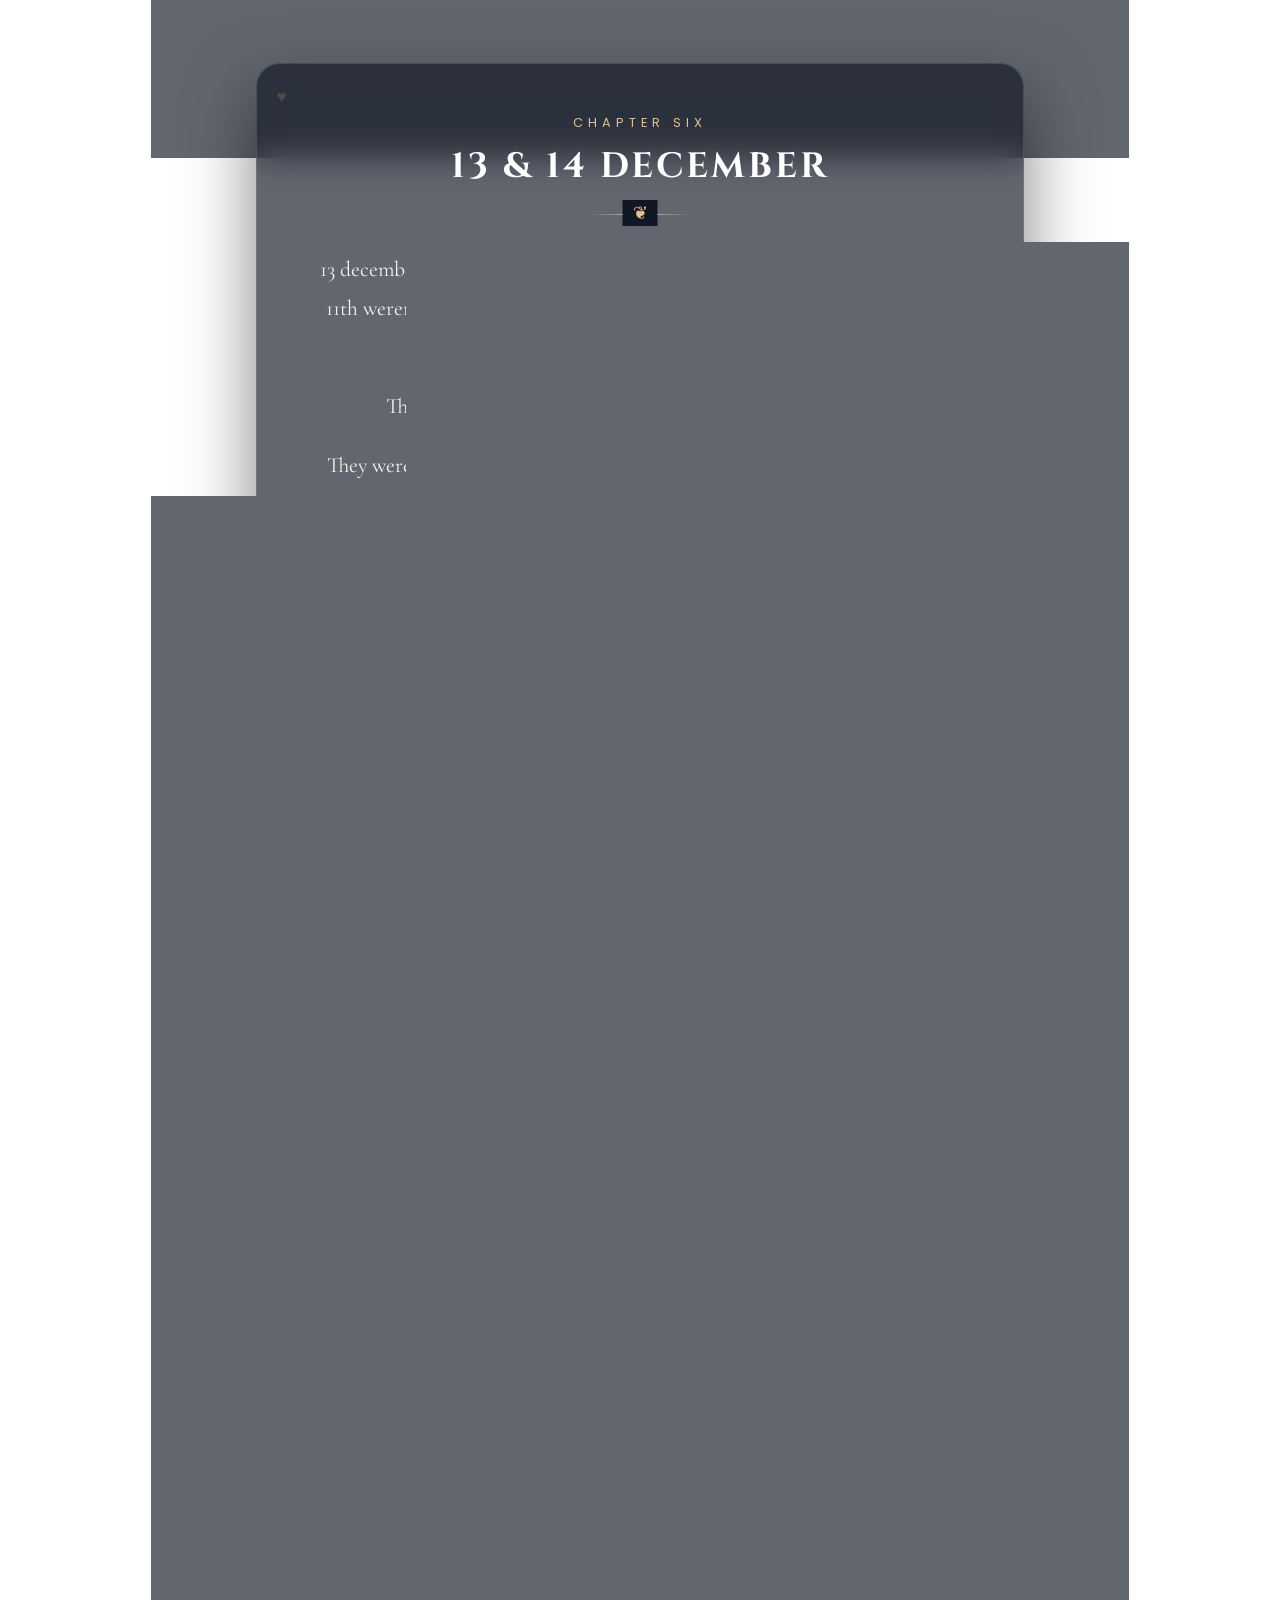
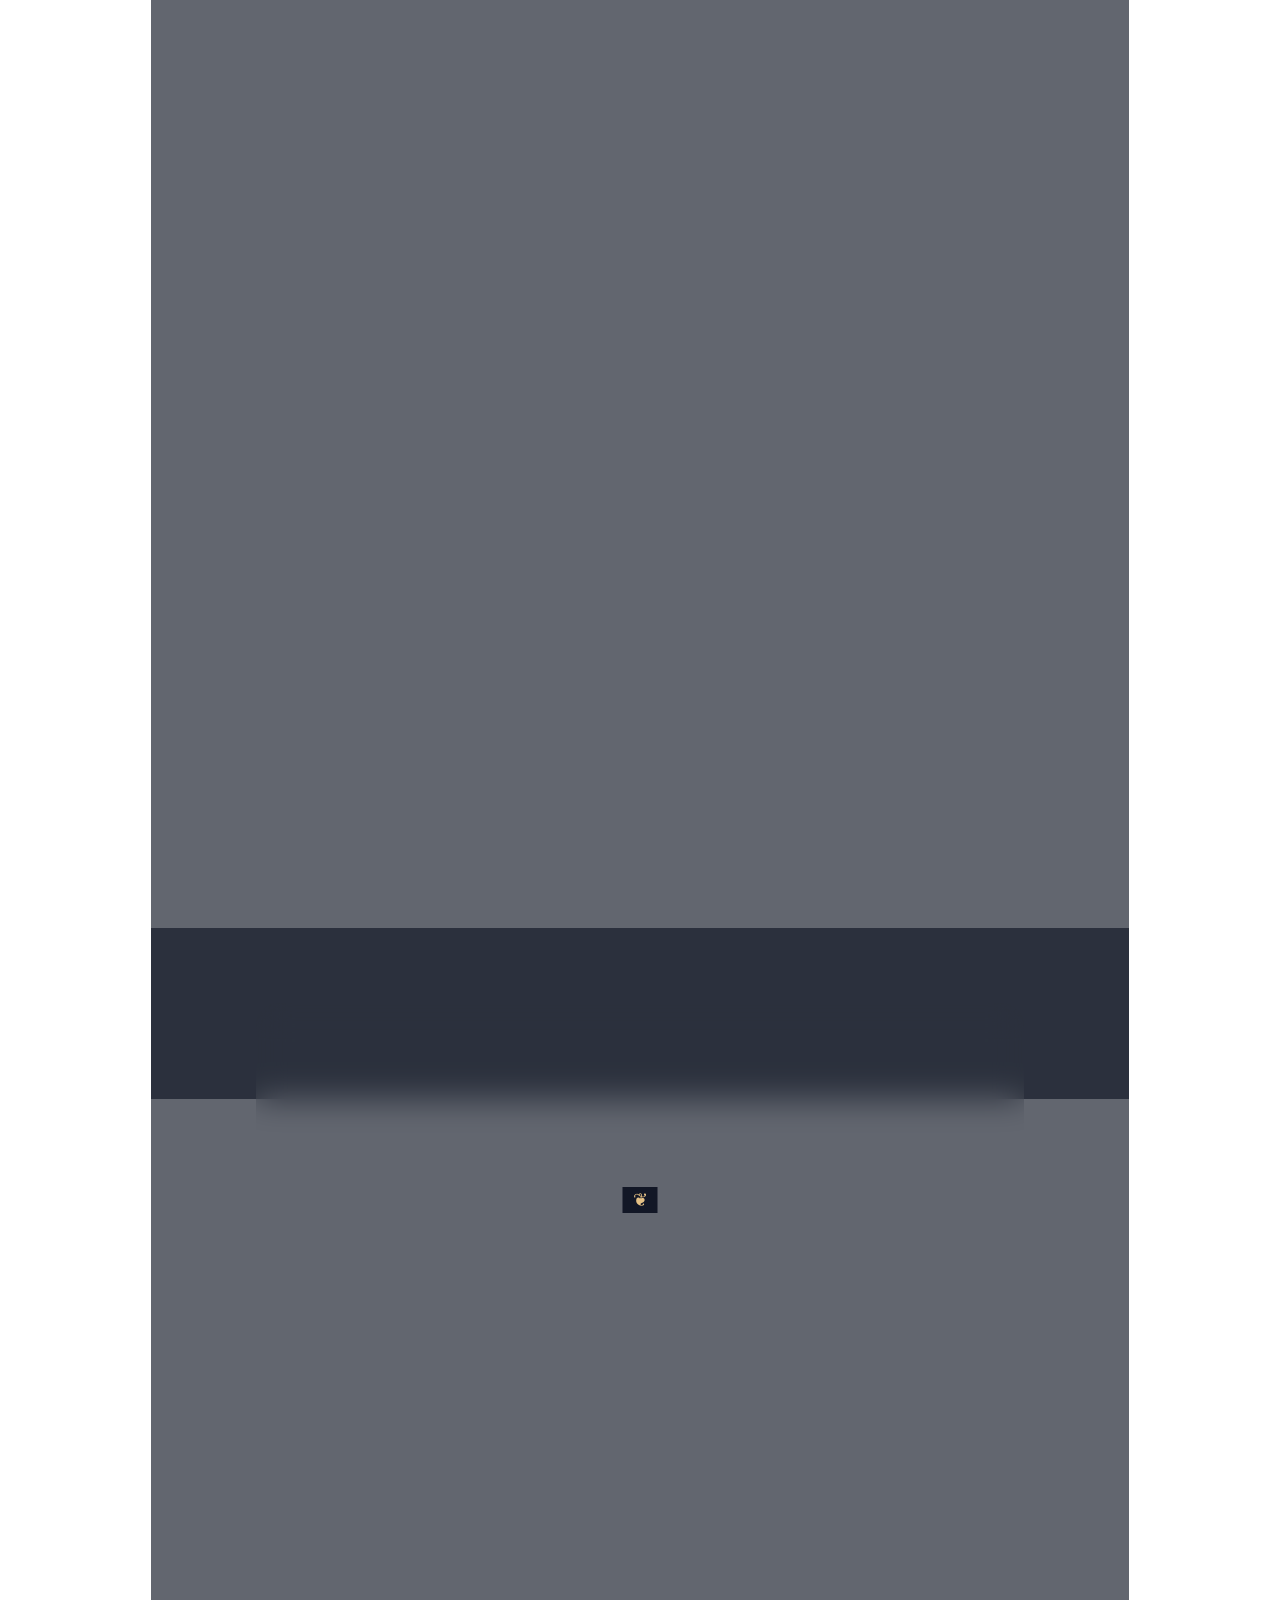
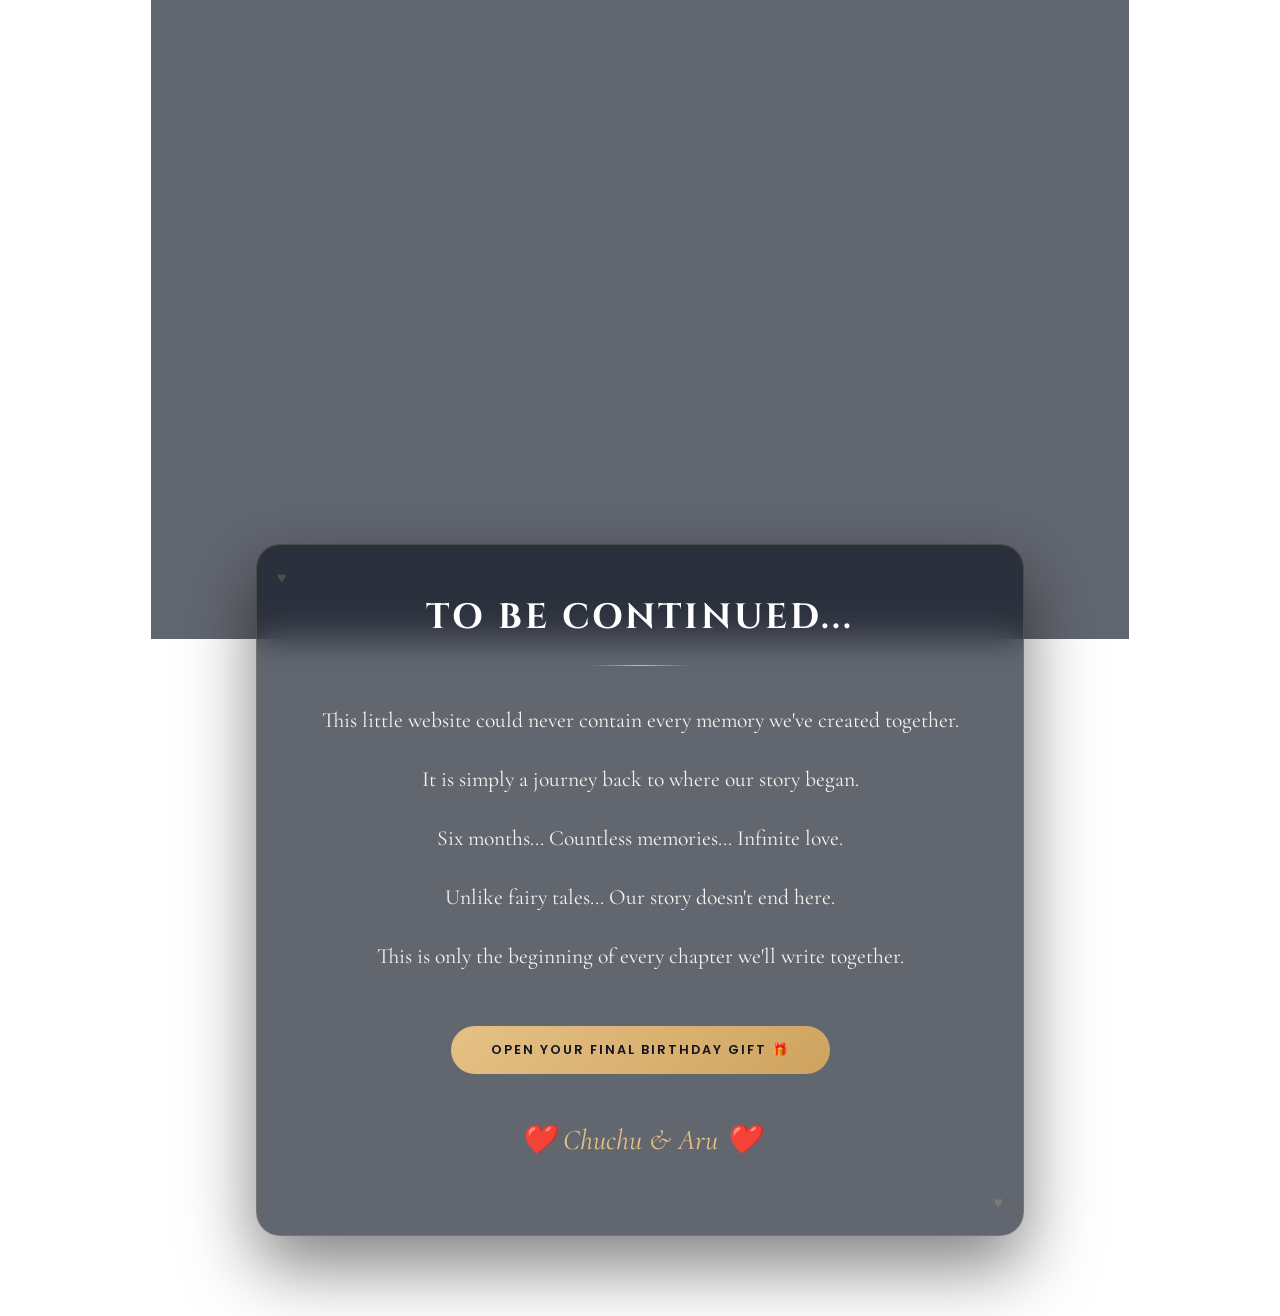
==== commit a213ad0a: "Update story.html" ====
--- a/story.html
+++ b/story.html
@@ -20,17 +20,19 @@
             <div class="line"></div>
             <p>Every story has a beginning.</p>
             <p>Ours began with a college project.</p>
-            <p>Devanshu sir asked everyone in class to make a team of ten members for our project. Like everyone else, we also started searching for teammates.</p>
+            <p>Honestly I'm very grateful for Devanshu sir to asked everyone in class to make a team of ten members for our project...So Like everyone else, we also started searching for teammates.</p>
             <p>Then one day, Yanshi came to me and said, "Someone wants to join our team."</p>
-            <p>She gave me your number.</p>
+            <p>She gave me your number along with your name.</p>
             <p>I had absolutely no idea who you were. I knew your name, but that was all. We had never talked before.</p>
             <p>So I sent you a message... simply because we needed teammate.</p>
             <p>Our first conversation was completely about the project.</p>
             <p>But somewhere during that conversation, something felt... different.</p>
             <p>You replied so politely. So patiently. You made the entire conversation feel so effortless that I didn't even realize how comfortable I had become while talking to you.</p>
             <p>It was strange.</p>
-            <p>We had only talked for a little while, yet I already had one thought in my mind...</p>
-            <p>"I really want you to be in our team."</p>
+            <p>We had only talked for a little while, yet I already had so comfortable someone i had literally just met...</p>
+            <p>"Then came the day when sir asked us to reduce the team from ten members to six. Everyone was giving their opinions about whom we should keep. But in my mind, one decision had already been made. I didn't care what happened with the other —I just knew that "I wanted you to be in my team."
+            Since our team mostly had girls, so ofc we don't wanna loose any girl cause we all have the good bond with them and only one member we can select more..So I suggested your name with so confidence and said ik he'll do his best. Deep inside, I was just hoping everyone would agree with me.
+            And they did..woah it felt really an acheivement tbh</p>
         </section>
 
         <section class="chapter">
@@ -161,4 +163,4 @@
     <audio id="bg-music" src="assets/music/song.mpeg" loop></audio>
     <script src="js/chapter.js"></script>
 </body>
-</html>+</html>
--- a/css/story.css
+++ b/css/story.css
@@ -1,7 +1,7 @@
 /*
 ===========================================
 OUR STORY ❤️ - STORY PAGES STYLES
-Design Theme: Mystic Midnight Indigo & Rose (Balanced Book Sizes)
+Design Theme: Mystic Midnight Indigo & Rose (Mobile Perfected)
 ===========================================
 */
 @import url('https://fonts.googleapis.com/css2?family=Cinzel:wght@400;600;700&family=Cormorant+Garamond:ital,wght@0,400;0,500;0,600;1,400;1,500;1,600&family=Poppins:wght@300;400;500;600&display=swap');
@@ -12,8 +12,10 @@
     box-sizing: border-box; 
 }
 
-html { 
-    scroll-behavior: smooth; 
+html, body {
+    width: 100%;
+    max-width: 100%;
+    overflow-x: hidden;
 }
 
 body {
@@ -21,31 +23,30 @@
     background: linear-gradient(135deg, #0b0f19 0%, #151a30 35%, #3c2137 75%, #1c1026 100%);
     background-attachment: fixed;
     color: #f7f4ef;
-    overflow-x: hidden;
     position: relative;
     -webkit-font-smoothing: antialiased;
-    -moz-osx-font-smoothing: grayscale;
 }
 
 .book-container { 
     width: 100%; 
-    max-width: 800px; /* Slightly tightened container for better line lengths */
+    max-width: 800px; 
     margin: auto; 
-    padding: 80px 20px; 
+    padding: 40px 16px; /* Optimized cushion borders for phones */
 }
 
 .chapter {
     background: rgba(15, 20, 35, 0.65); 
     backdrop-filter: blur(16px);
-    border-radius: 28px;
-    padding: 60px 70px; /* Balanced padding for the new text sizes */
-    margin: 80px 0;
-    box-shadow: 0 40px 90px rgba(0, 0, 0, 0.55);
+    -webkit-backdrop-filter: blur(16px);
+    border-radius: 24px;
+    padding: 50px 45px; 
+    margin: 40px 0;
+    box-shadow: 0 30px 70px rgba(0, 0, 0, 0.5);
     position: relative;
-    border: 1px solid rgba(229, 193, 133, 0.2);
+    border: 1px solid rgba(229, 193, 133, 0.18);
     opacity: 0;
-    transform: translateY(40px);
-    transition: opacity 1.2s cubic-bezier(0.215, 0.61, 0.355, 1), transform 1.2s cubic-bezier(0.215, 0.61, 0.355, 1);
+    transform: translateY(30px);
+    transition: opacity 1s ease, transform 1s ease;
 }
 
 .chapter.show { 
@@ -57,31 +58,28 @@
     display: block; 
     text-align: center; 
     color: #e5c185; 
-    letter-spacing: 6px; 
+    letter-spacing: 5px; 
     text-transform: uppercase; 
-    font-size: 0.85rem; 
-    margin-bottom: 16px; 
-    font-weight: 500;
+    font-size: 0.8rem; 
+    margin-bottom: 12px; 
 }
 
 .chapter h1 { 
     font-family: 'Cinzel', serif; 
     text-align: center; 
     color: #ffffff; 
-    font-size: 2.4rem; 
-    font-weight: 400;
+    font-size: 2.2rem; 
     text-transform: uppercase;
-    letter-spacing: 4px;
-    line-height: 1.4; 
-    margin-bottom: 25px; 
-    text-shadow: 0 4px 15px rgba(255,255,255,0.05);
+    letter-spacing: 3px;
+    line-height: 1.3; 
+    margin-bottom: 20px; 
 }
 
 .line { 
-    width: 120px; 
+    width: 100px; 
     height: 1px; 
     background: linear-gradient(to right, transparent, #e5c185, transparent); 
-    margin: 30px auto 45px auto; 
+    margin: 25px auto 35px auto; 
     position: relative; 
 }
 
@@ -89,22 +87,20 @@
     content: "❦"; 
     position: absolute; 
     left: 50%; 
-    top: -15px; 
+    top: -14px; 
     transform: translateX(-50%);
-    background: #111524; 
-    color: #e5c185; 
-    padding: 0 14px; 
-    font-size: 1.2rem;
-}
-
-/* Beautifully balanced literary style body text */
+    background: #121726; 
+    color: #e5c185; 
+    padding: 0 10px; 
+    font-size: 1.1rem;
+}
+
 .chapter p { 
     font-family: 'Cormorant Garamond', serif; 
-    font-size: 1.35rem; /* Classic book scale */
-    font-weight: 400;
-    line-height: 1.8; /* Generous breathing room */
-    text-align: center; 
-    margin-bottom: 24px; 
+    font-size: 1.35rem; 
+    line-height: 1.8; 
+    text-align: center; 
+    margin-bottom: 20px; 
     color: #f7f4ef; 
 }
 
@@ -114,43 +110,39 @@
     font-family: 'Cormorant Garamond', serif;
     font-size: 1.4rem;
     background: rgba(229, 193, 133, 0.08);
-    padding: 0px 6px;
+    padding: 0 4px;
     border-radius: 4px;
 }
 
+/* Impeccable Flex Grid for Mobile Screenshots */
 .chat-gallery {
-    margin: 50px auto 35px auto;
+    margin: 40px auto 25px auto;
     display: flex;
     flex-wrap: wrap;
-    gap: 25px;
+    gap: 16px;
     justify-content: center;
     align-items: center;
+    width: 100%;
 }
 
 .chat-gallery img {
-    width: 100%;
-    max-width: 230px;
-    border-radius: 16px;
-    padding: 0; 
+    width: calc(50% - 8px); /* Forces neat 2-column display cleanly on mobile devices */
+    max-width: 220px;
+    border-radius: 14px;
     background: transparent;
     border: 1px solid rgba(229, 193, 133, 0.3);
-    box-shadow: 0 20px 45px rgba(0, 0, 0, 0.5), 
-                inset 0 0 20px rgba(255, 255, 255, 0.05);
-    transition: transform 0.5s cubic-bezier(0.165, 0.84, 0.44, 1), 
-                box-shadow 0.5s cubic-bezier(0.165, 0.84, 0.44, 1),
-                border-color 0.5s ease;
+    box-shadow: 0 15px 35px rgba(0, 0, 0, 0.4);
+    transition: transform 0.4s ease, border-color 0.4s ease;
 }
 
 .chat-gallery img:hover { 
-    transform: scale(1.05) translateY(-8px) rotate(1deg); 
-    border-color: rgba(229, 193, 133, 0.7);
-    box-shadow: 0 35px 65px rgba(229, 193, 133, 0.25),
-                0 10px 20px rgba(0, 0, 0, 0.4); 
+    transform: scale(1.04) translateY(-5px); 
+    border-color: rgba(229, 193, 133, 0.6);
 }
 
 .next-page-btn {
     display: inline-block;
-    padding: 16px 45px;
+    padding: 15px 40px;
     background: linear-gradient(135deg, #e5c185, #cfa35f);
     color: #111524;
     font-weight: 600;
@@ -158,65 +150,54 @@
     border-radius: 50px;
     letter-spacing: 2px;
     text-transform: uppercase;
-    font-size: 0.85rem;
-    box-shadow: 0 15px 35px rgba(0, 0, 0, 0.25);
-    transition: .3s ease;
+    font-size: 0.8rem;
+    margin-top: 10px;
+    transition: 0.3s ease;
 }
 
 .next-page-btn:hover { 
     background: #ffffff; 
-    transform: translateY(-4px); 
-    box-shadow: 0 20px 45px rgba(229, 193, 133, 0.4); 
+    transform: translateY(-2px); 
 }
 
 .signature { 
-    margin-top: 55px; 
-    font-size: 1.9rem !important; 
+    margin-top: 40px; 
+    font-size: 1.8rem !important; 
     color: #e5c185 !important; 
     font-family: 'Cormorant Garamond', serif;
     font-style: italic;
-    font-weight: 500; 
-    line-height: 1.6; 
-    text-align: center; 
-}
-
-.chapter::before { content: "♥"; position: absolute; top: 30px; left: 35px; color: #e5c185; font-size: 1.2rem; opacity: .25; }
-.chapter::after { content: "♥"; position: absolute; bottom: 30px; right: 35px; color: #e5c185; font-size: 1.2rem; opacity: .25; }
+    text-align: center; 
+}
+
+.chapter::before { content: "♥"; position: absolute; top: 20px; left: 20px; color: #e5c185; font-size: 1rem; opacity: .2; }
+.chapter::after { content: "♥"; position: absolute; bottom: 20px; right: 20px; color: #e5c185; font-size: 1rem; opacity: .2; }
 
 .floating-heart { 
     position: fixed; 
     bottom: -40px; 
-    font-size: 20px; 
-    color: #e5c185; 
-    opacity: .2; 
+    font-size: 18px; 
+    color: #e5c185; 
+    opacity: .15; 
     pointer-events: none; 
     animation: floatHeart linear forwards; 
     z-index: -1; 
 }
 
 @keyframes floatHeart {
-    from { transform: translateY(0) rotate(0deg); opacity: .3; }
-    to { transform: translateY(-120vh) rotate(360deg); opacity: 0; }
-}
-
-::-webkit-scrollbar { width: 8px; }
-::-webkit-scrollbar-track { background: #0b0f19; }
-::-webkit-scrollbar-thumb { background: #e5c185; border-radius: 20px; }
-#progressBar { position: fixed; top: 0; left: 0; width: 0; height: 4px; background: linear-gradient(to right, #bd3a5d, #e5c185); z-index: 9999; }
-
-/* Mobile View Adjustments */
-@media(max-width: 768px) {
-    .book-container { padding: 40px 15px; }
-    .chapter { padding: 40px 25px; margin: 40px 0; border-radius: 20px; }
-    .chapter h1 { font-size: 1.8rem; margin-bottom: 15px; letter-spacing: 2px; }
-    .chapter p { font-size: 1.15rem; line-height: 1.75; margin-bottom: 18px; }
+    from { transform: translateY(0) rotate(0deg); }
+    to { transform: translateY(-110vh) rotate(360deg); opacity: 0; }
+}
+
+#progressBar { position: fixed; top: 0; left: 0; width: 0; height: 3px; background: linear-gradient(to right, #bd3a5d, #e5c185); z-index: 9999; }
+
+/* Critical Mobile Breakpoint Fixes */
+@media(max-width: 600px) {
+    .book-container { padding: 25px 12px; }
+    .chapter { padding: 35px 20px; margin: 25px 0; border-radius: 18px; }
+    .chapter h1 { font-size: 1.6rem; }
+    .chapter p { font-size: 1.15rem; line-height: 1.7; margin-bottom: 16px; }
     .chapter strong { font-size: 1.2rem; }
-    .chat-gallery { gap: 14px; margin: 35px auto 25px auto; }
-    .chat-gallery img { max-width: 47%; border-radius: 12px; }
-    .signature { font-size: 1.6rem !important; margin-top: 40px; }
-}
-
-@media(max-width: 480px) {
-    .chapter { padding: 35px 20px; }
-    .chat-gallery img { max-width: 100%; }
-}+    .chat-gallery img { width: 100%; max-width: 260px; } /* Stacks safely if phone screen is ultra narrow */
+    .next-page-btn { width: 100%; text-align: center; }
+    .signature { font-size: 1.5rem !important; }
+}
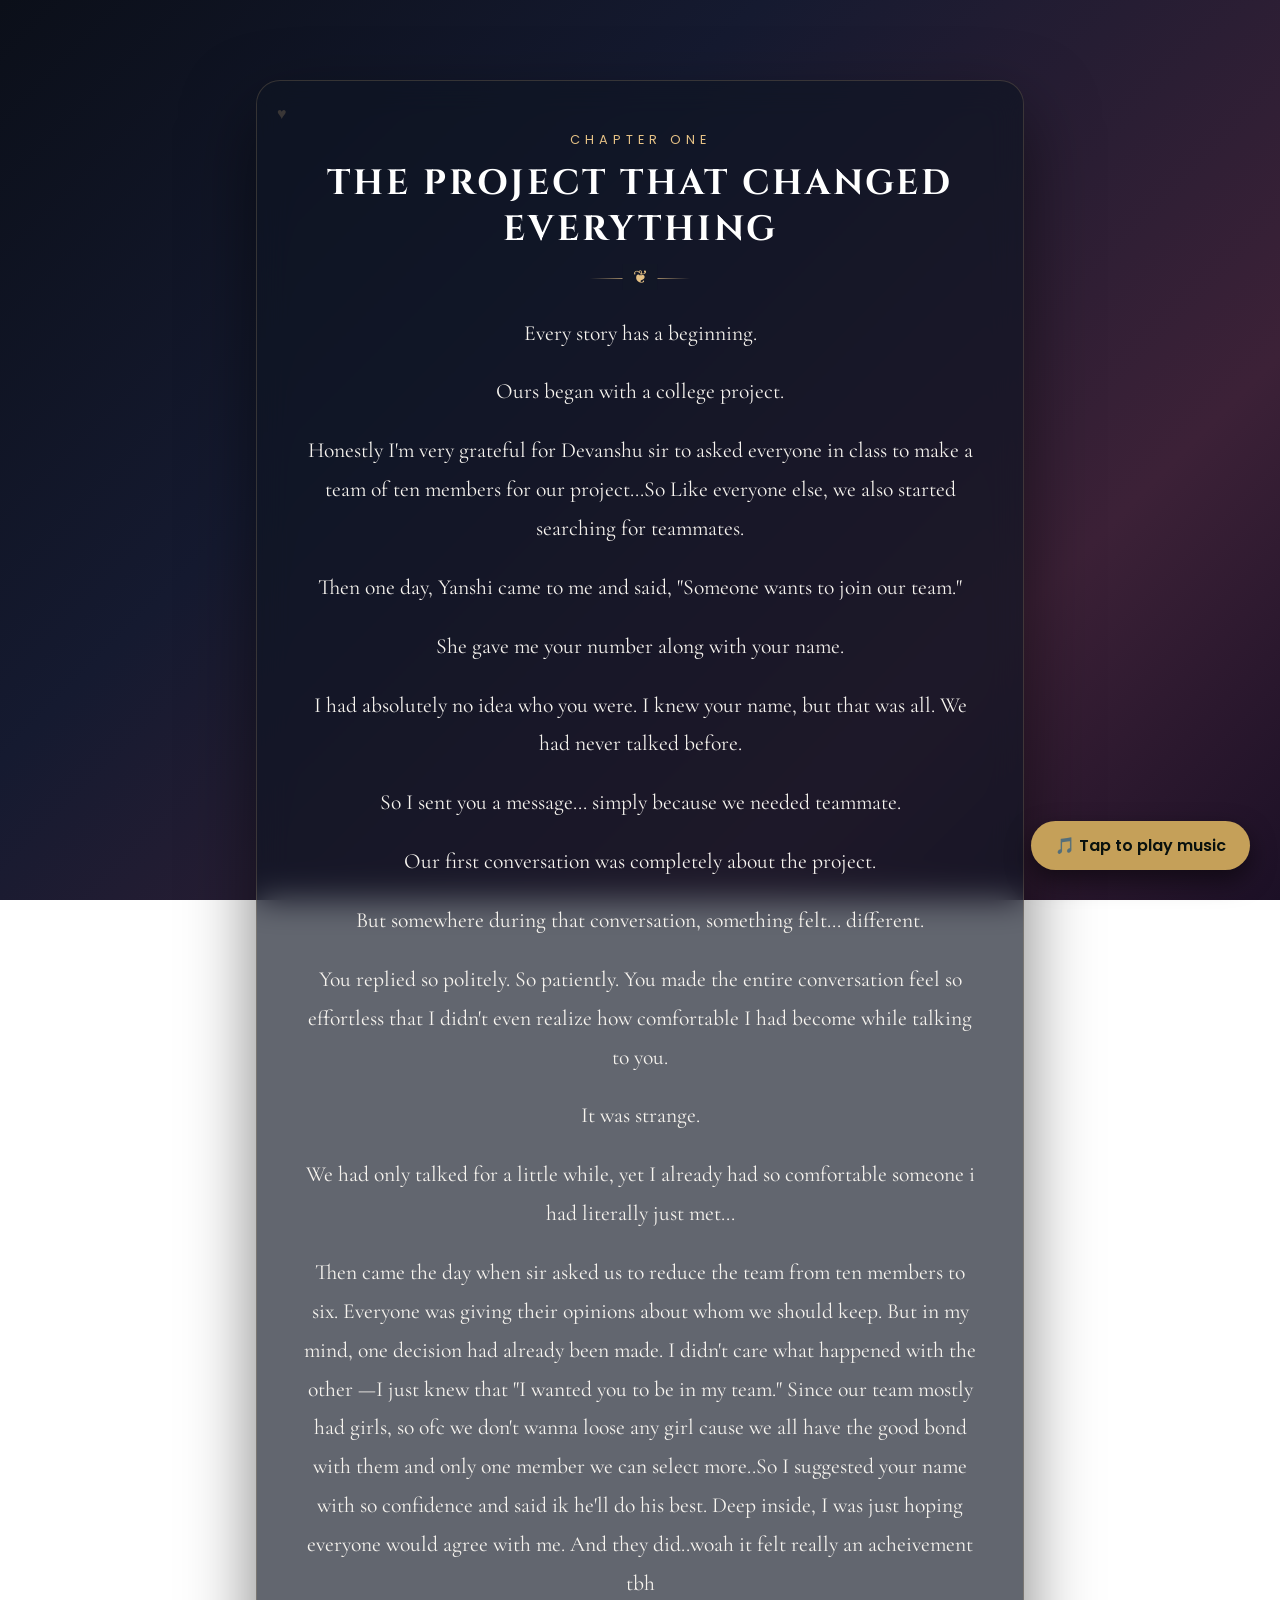
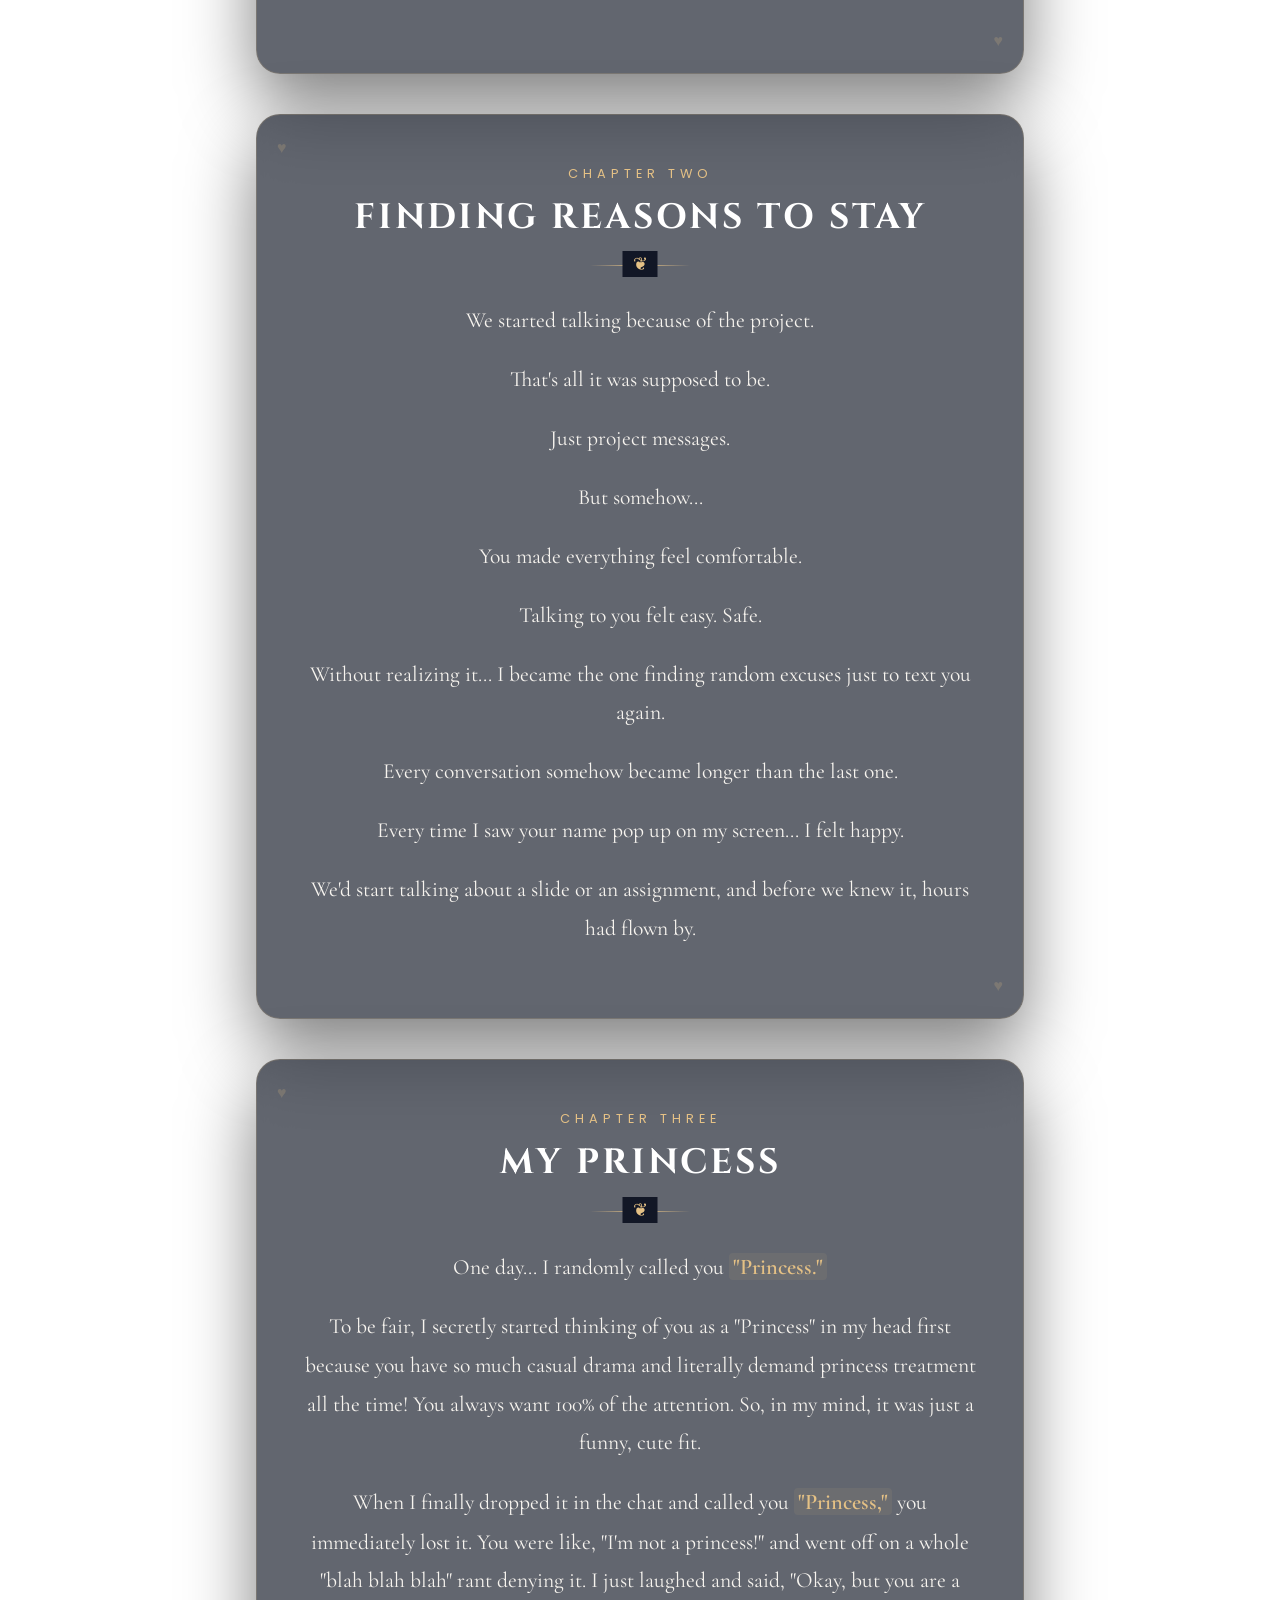
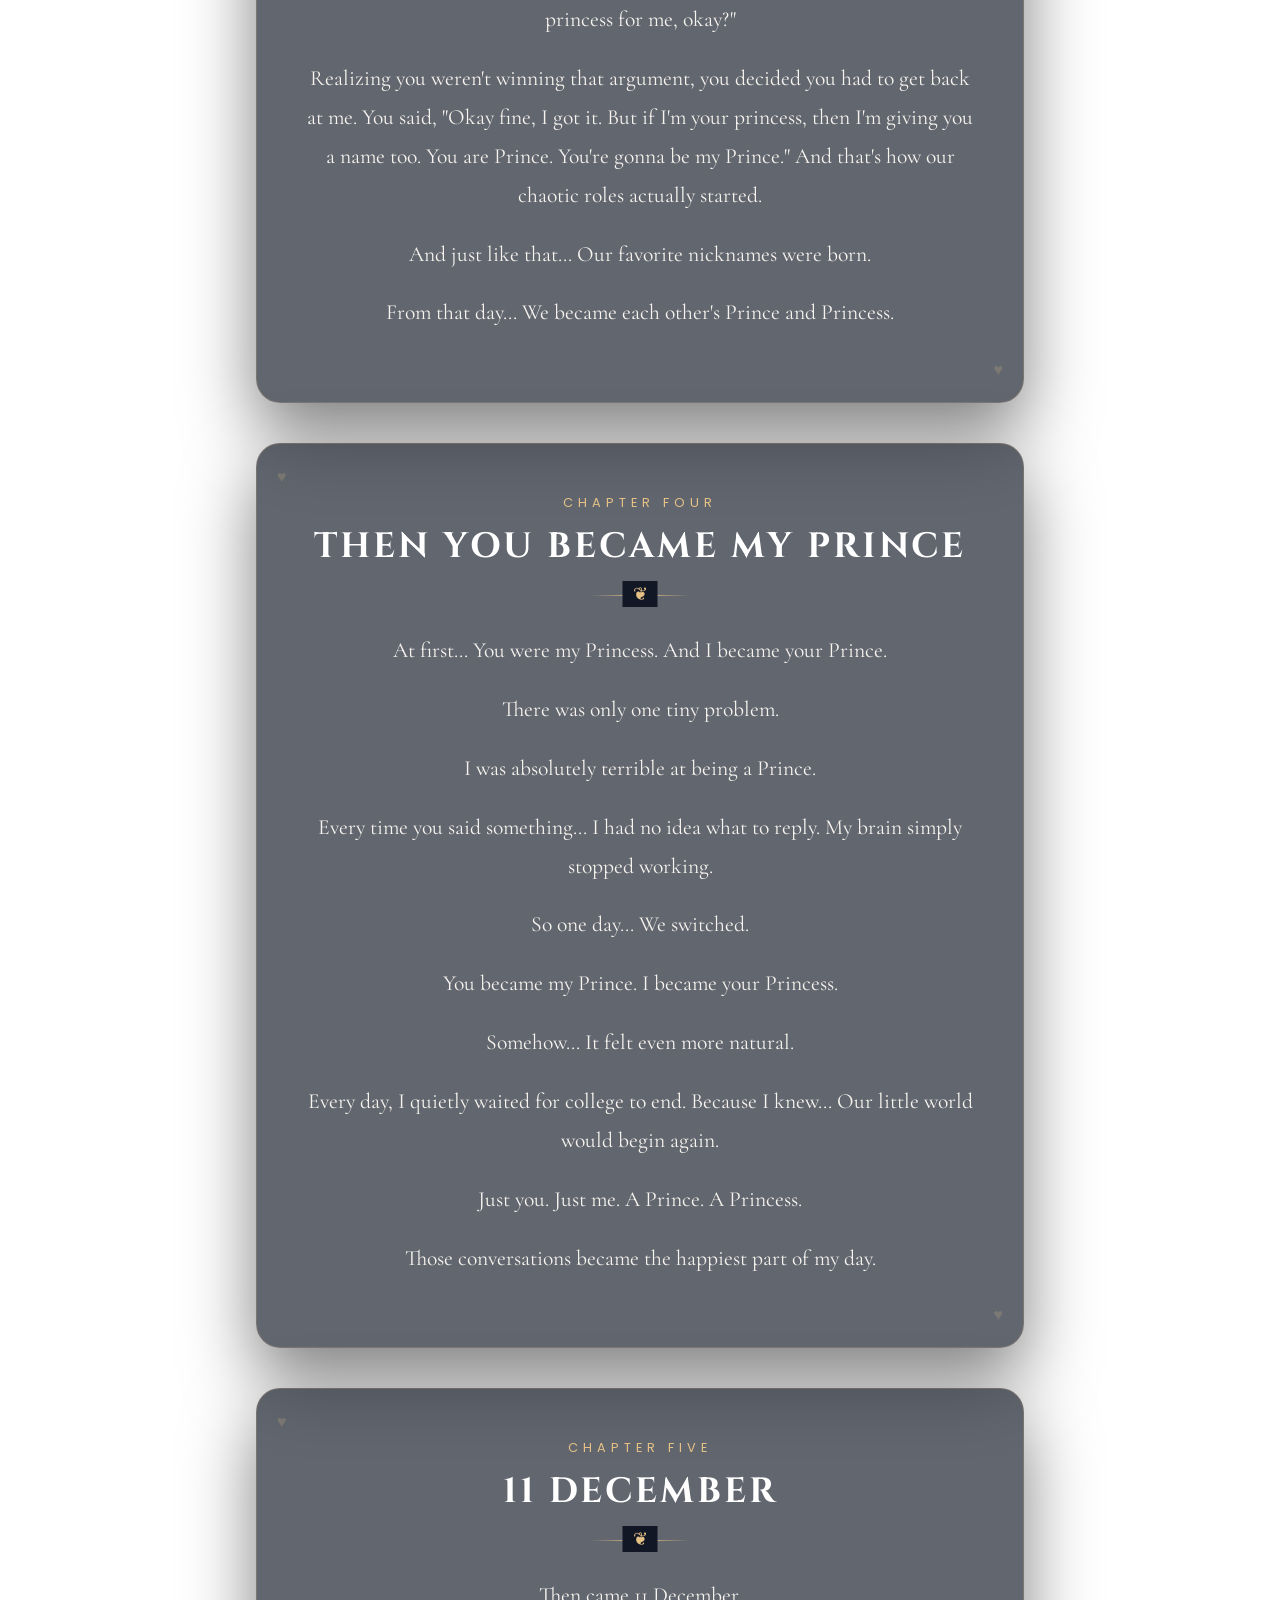
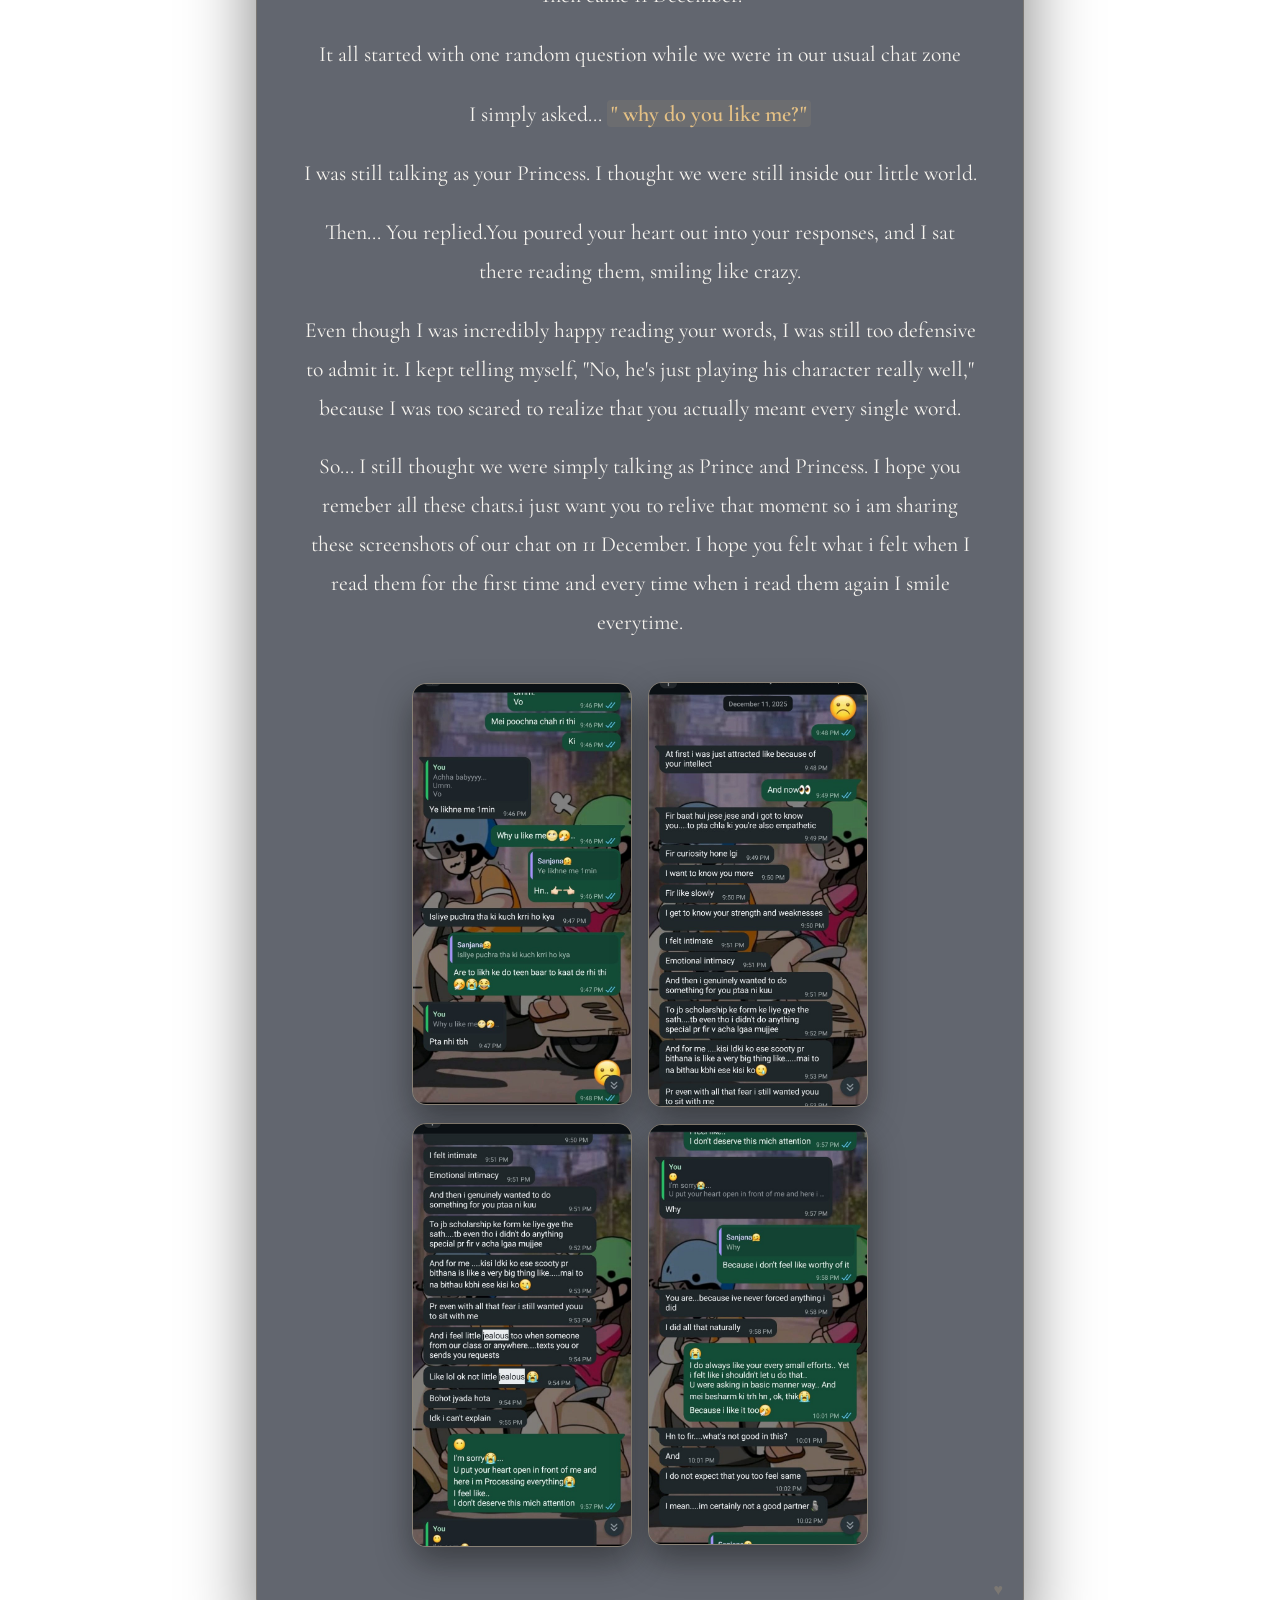
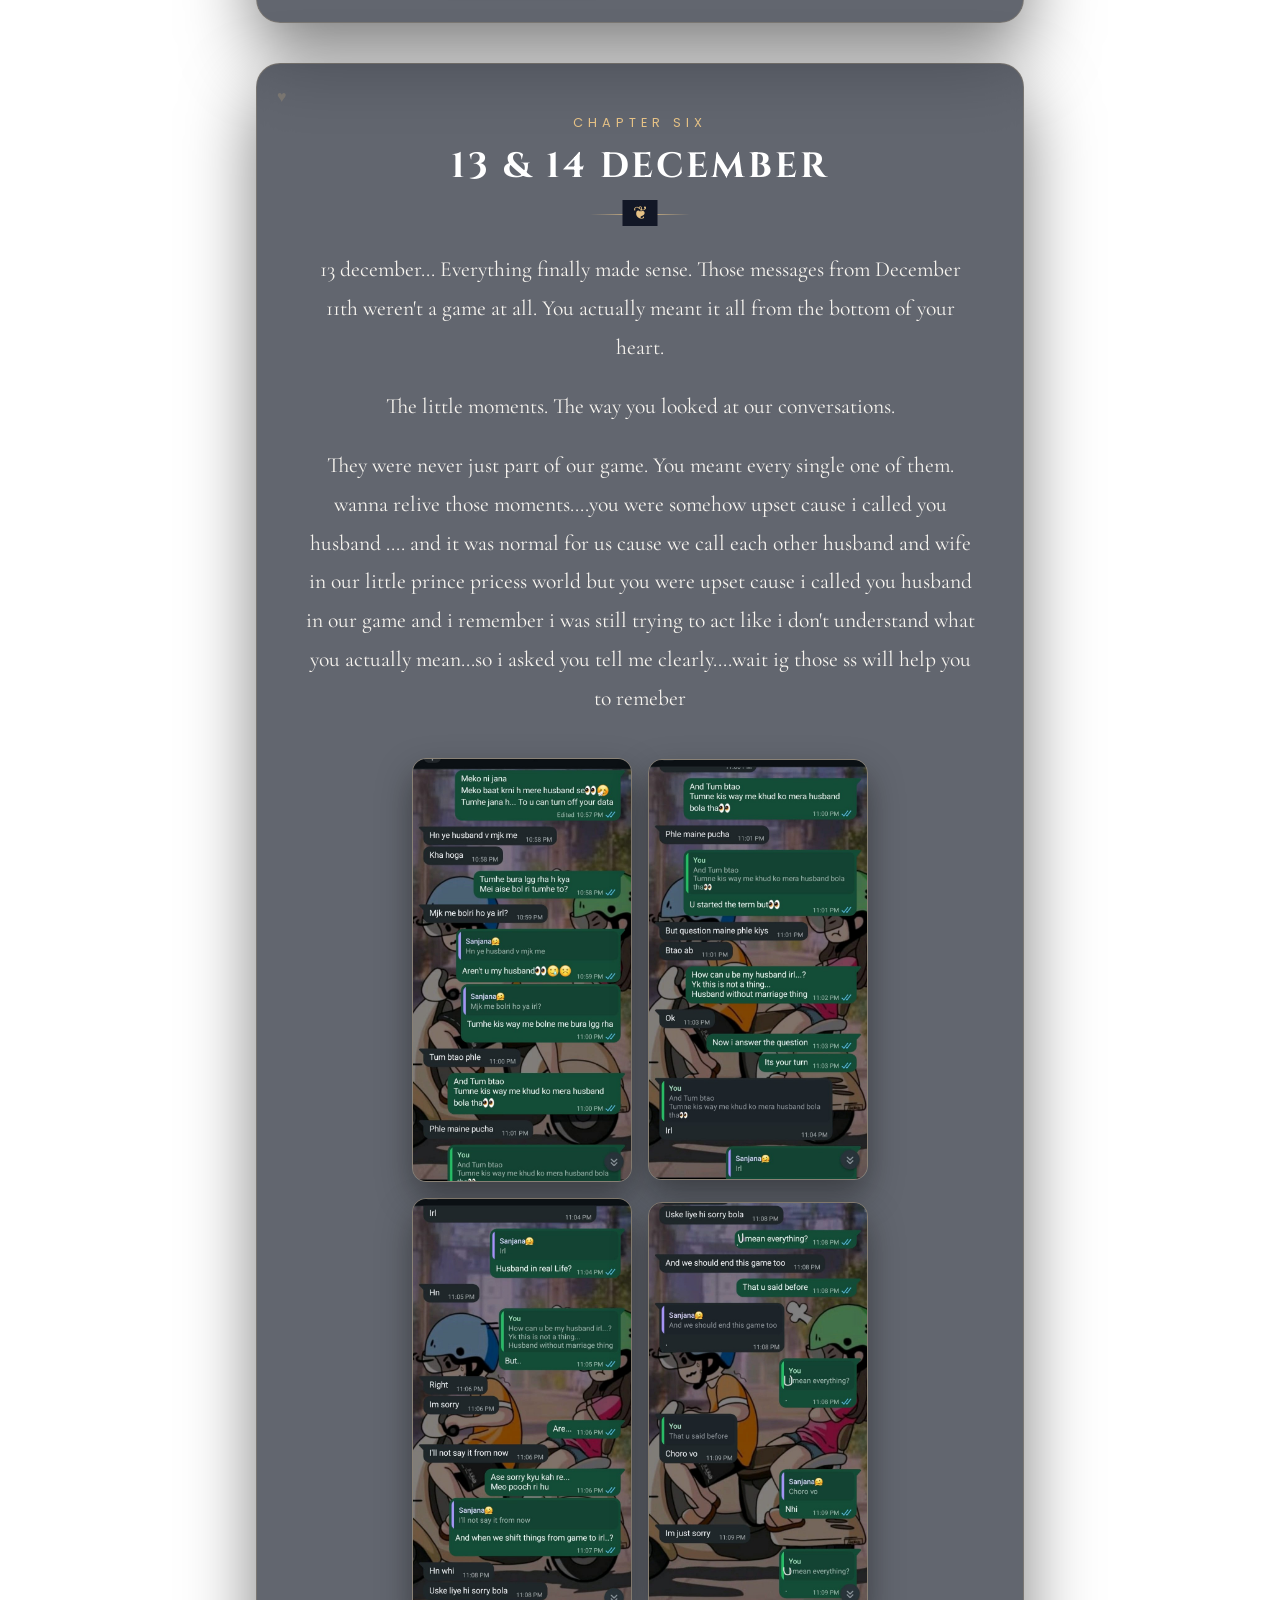
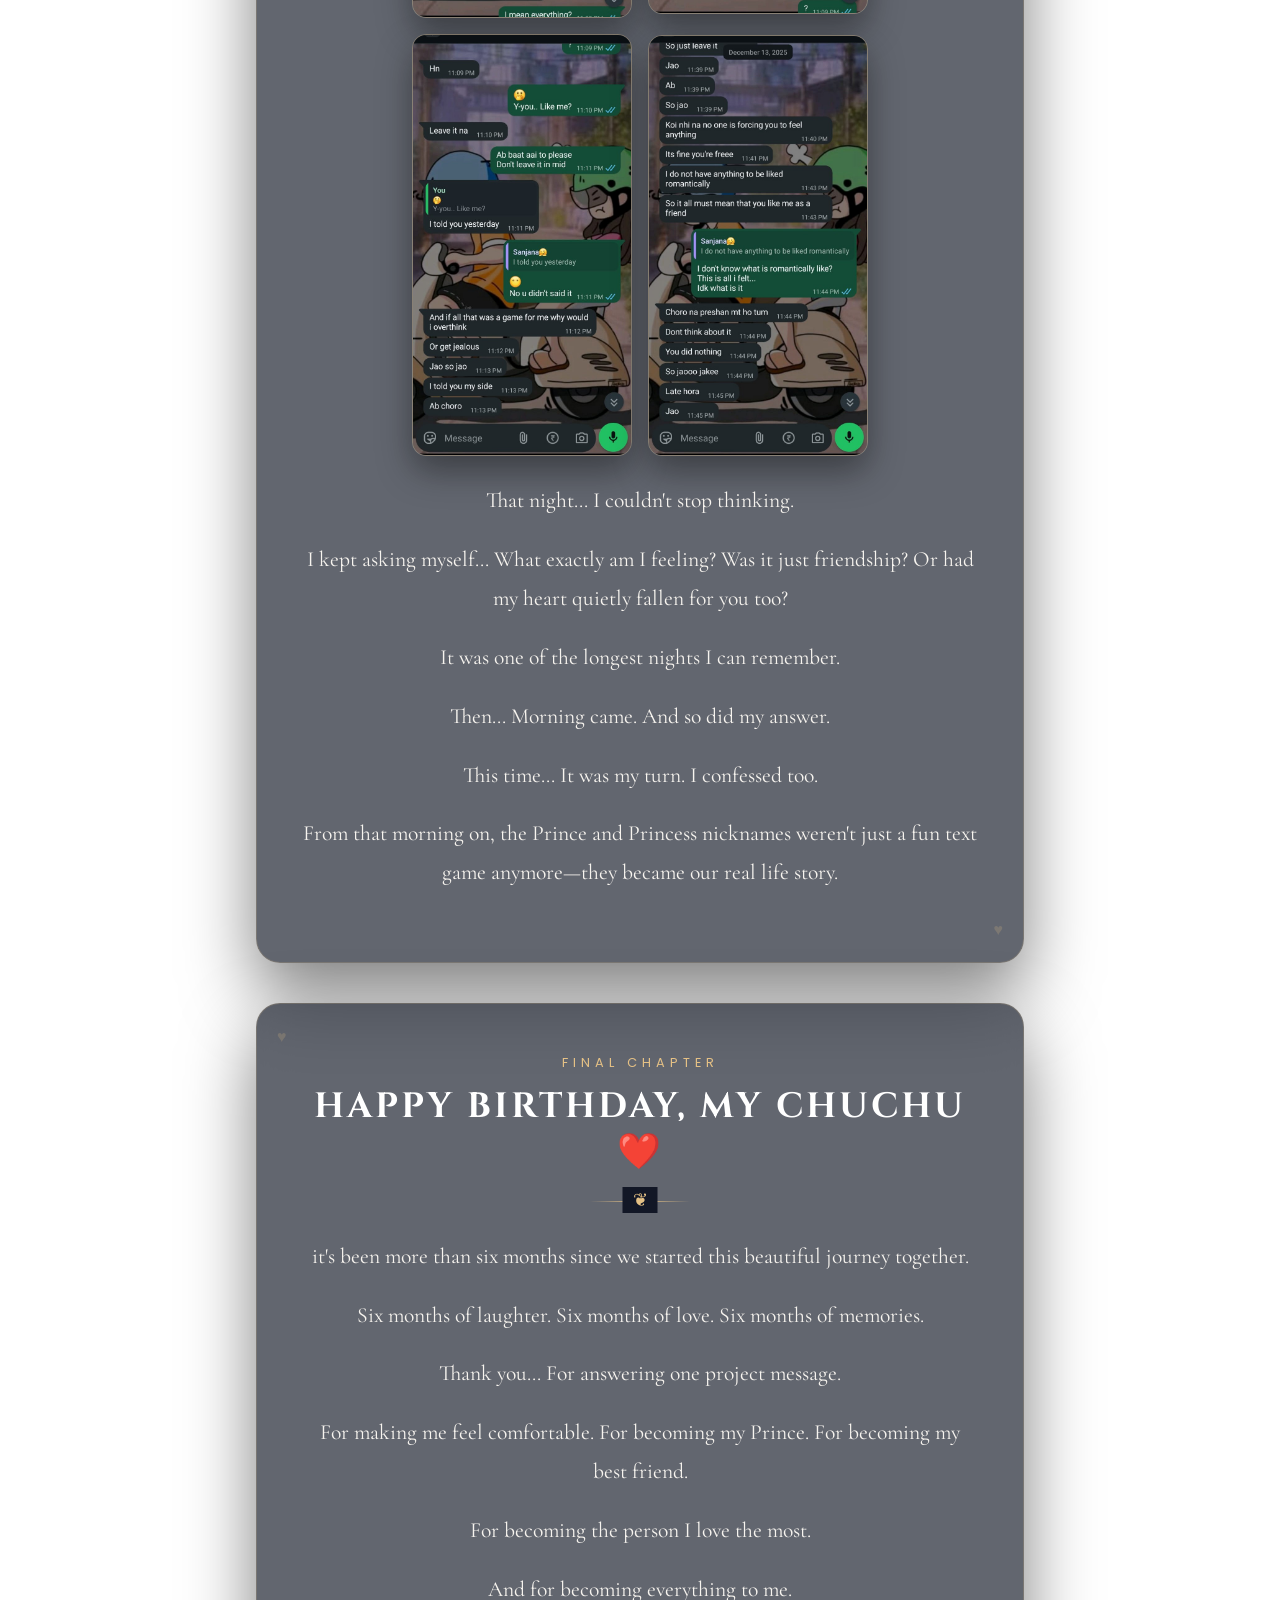
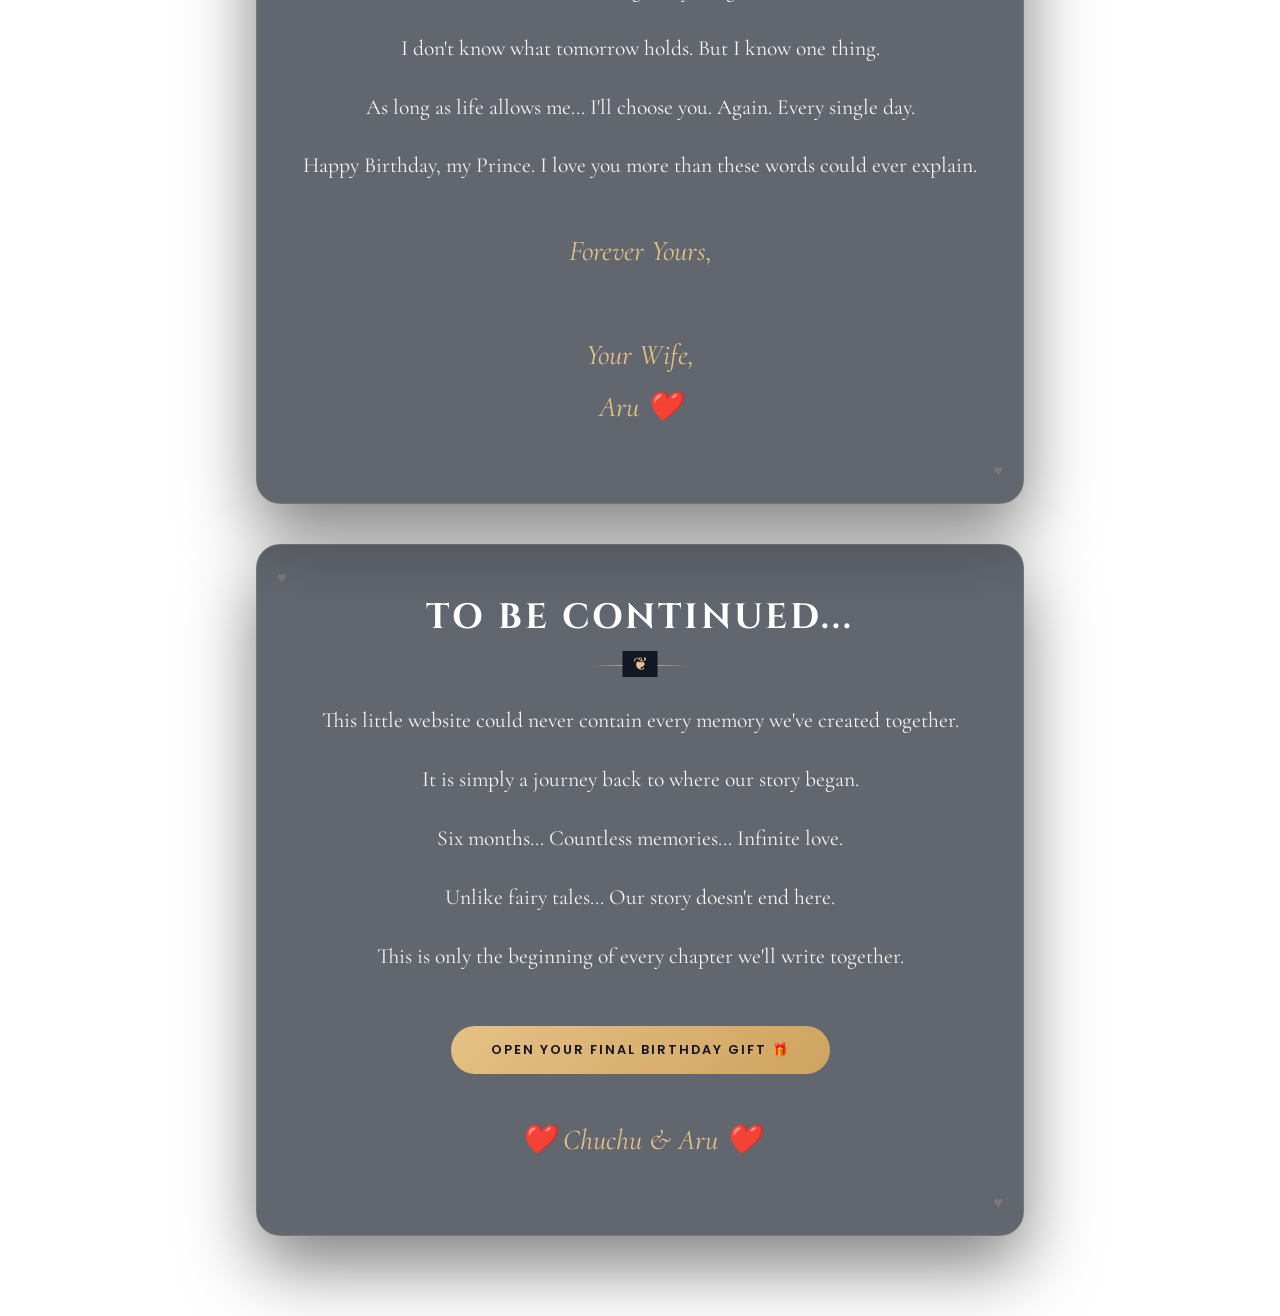
==== commit 75111c74: "Update story.html" ====
--- a/story.html
+++ b/story.html
@@ -30,7 +30,7 @@
             <p>You replied so politely. So patiently. You made the entire conversation feel so effortless that I didn't even realize how comfortable I had become while talking to you.</p>
             <p>It was strange.</p>
             <p>We had only talked for a little while, yet I already had so comfortable someone i had literally just met...</p>
-            <p>"Then came the day when sir asked us to reduce the team from ten members to six. Everyone was giving their opinions about whom we should keep. But in my mind, one decision had already been made. I didn't care what happened with the other —I just knew that "I wanted you to be in my team."
+            <p>Then came the day when sir asked us to reduce the team from ten members to six. Everyone was giving their opinions about whom we should keep. But in my mind, one decision had already been made. I didn't care what happened with the other —I just knew that "I wanted you to be in my team."
             Since our team mostly had girls, so ofc we don't wanna loose any girl cause we all have the good bond with them and only one member we can select more..So I suggested your name with so confidence and said ik he'll do his best. Deep inside, I was just hoping everyone would agree with me.
             And they did..woah it felt really an acheivement tbh</p>
         </section>
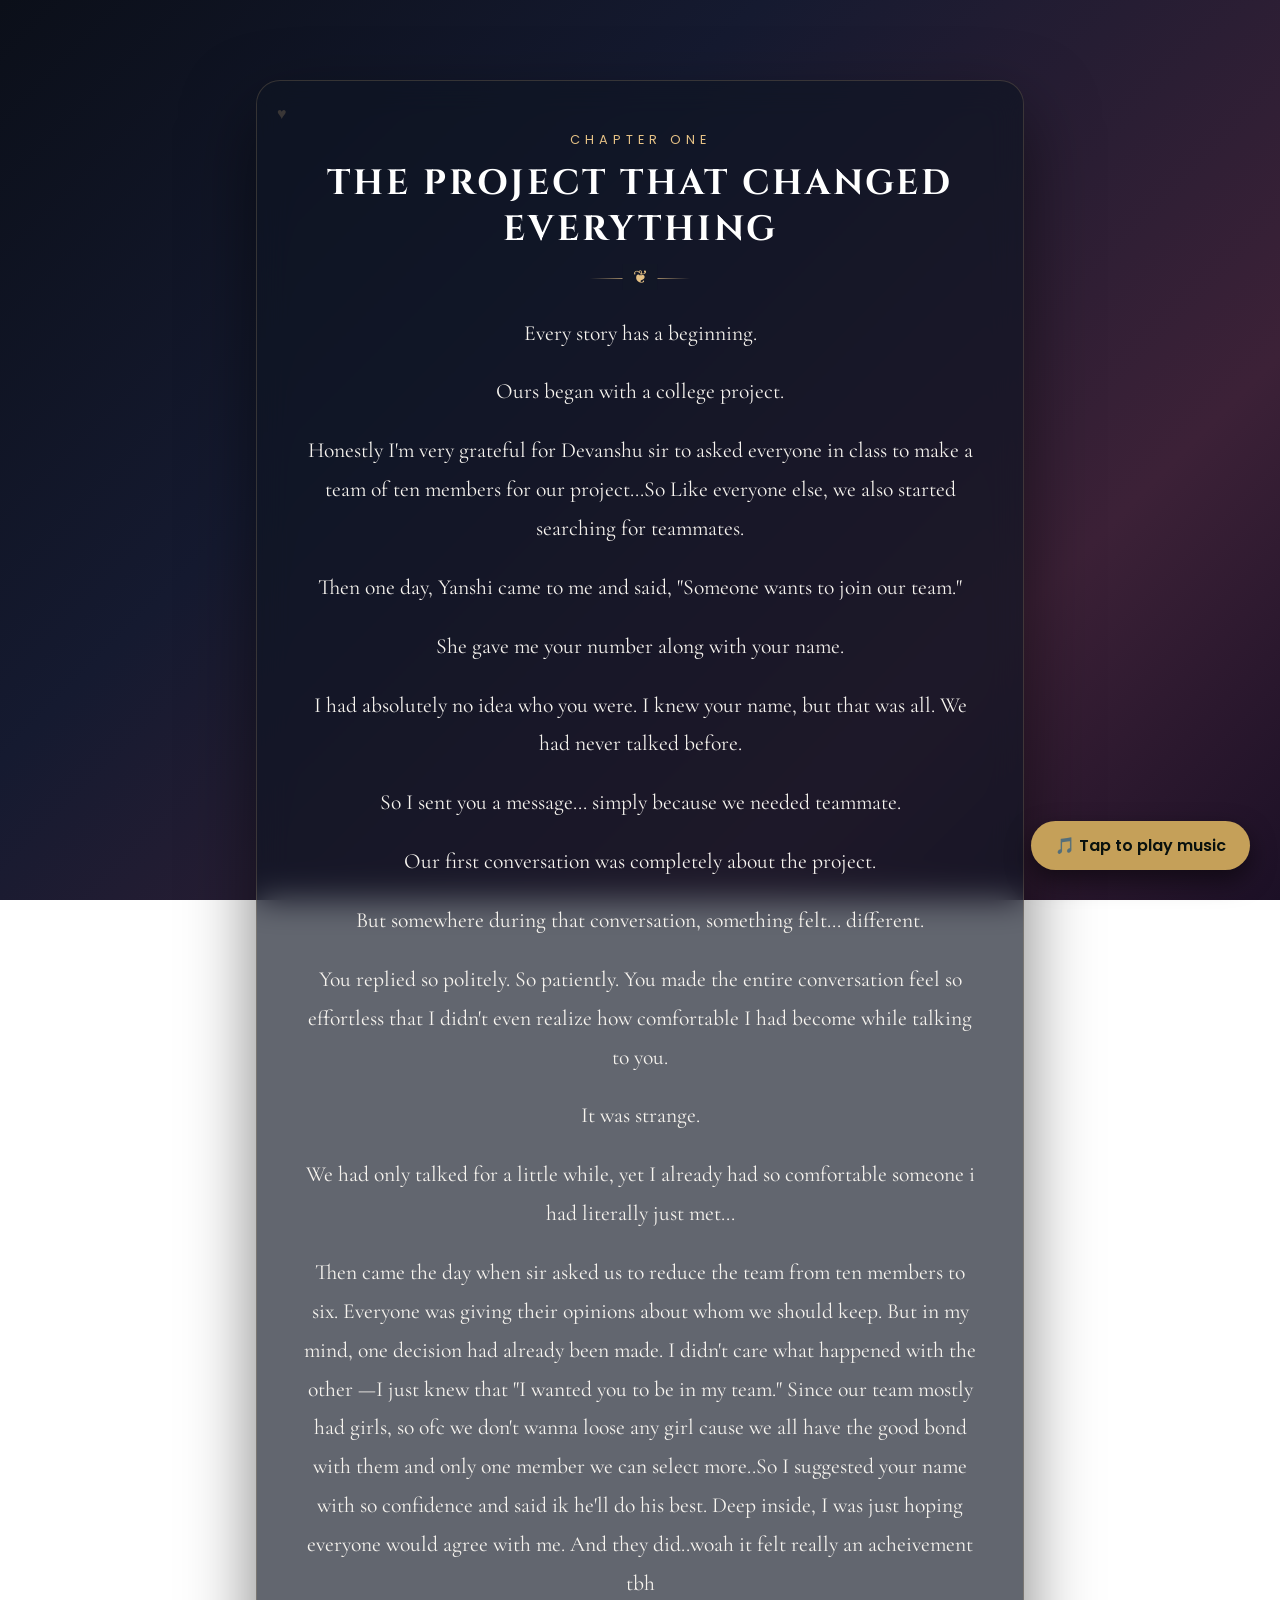
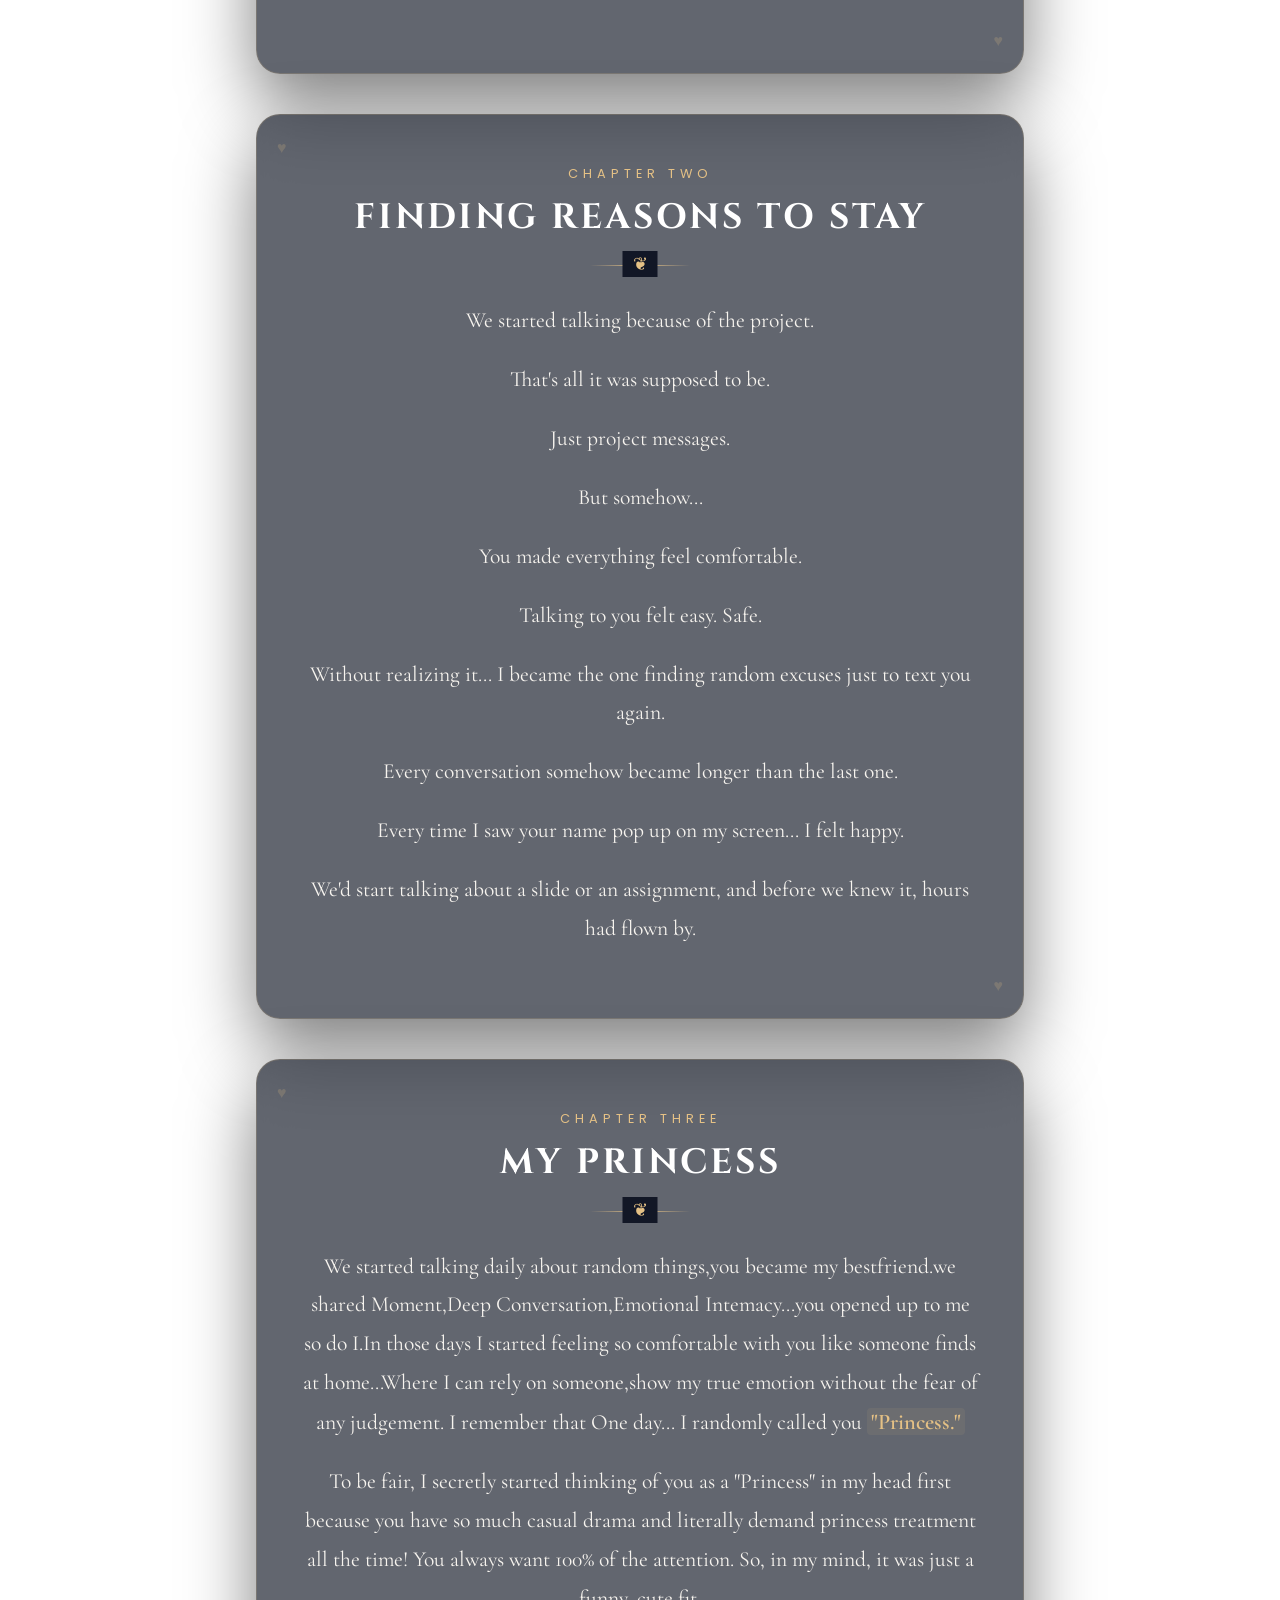
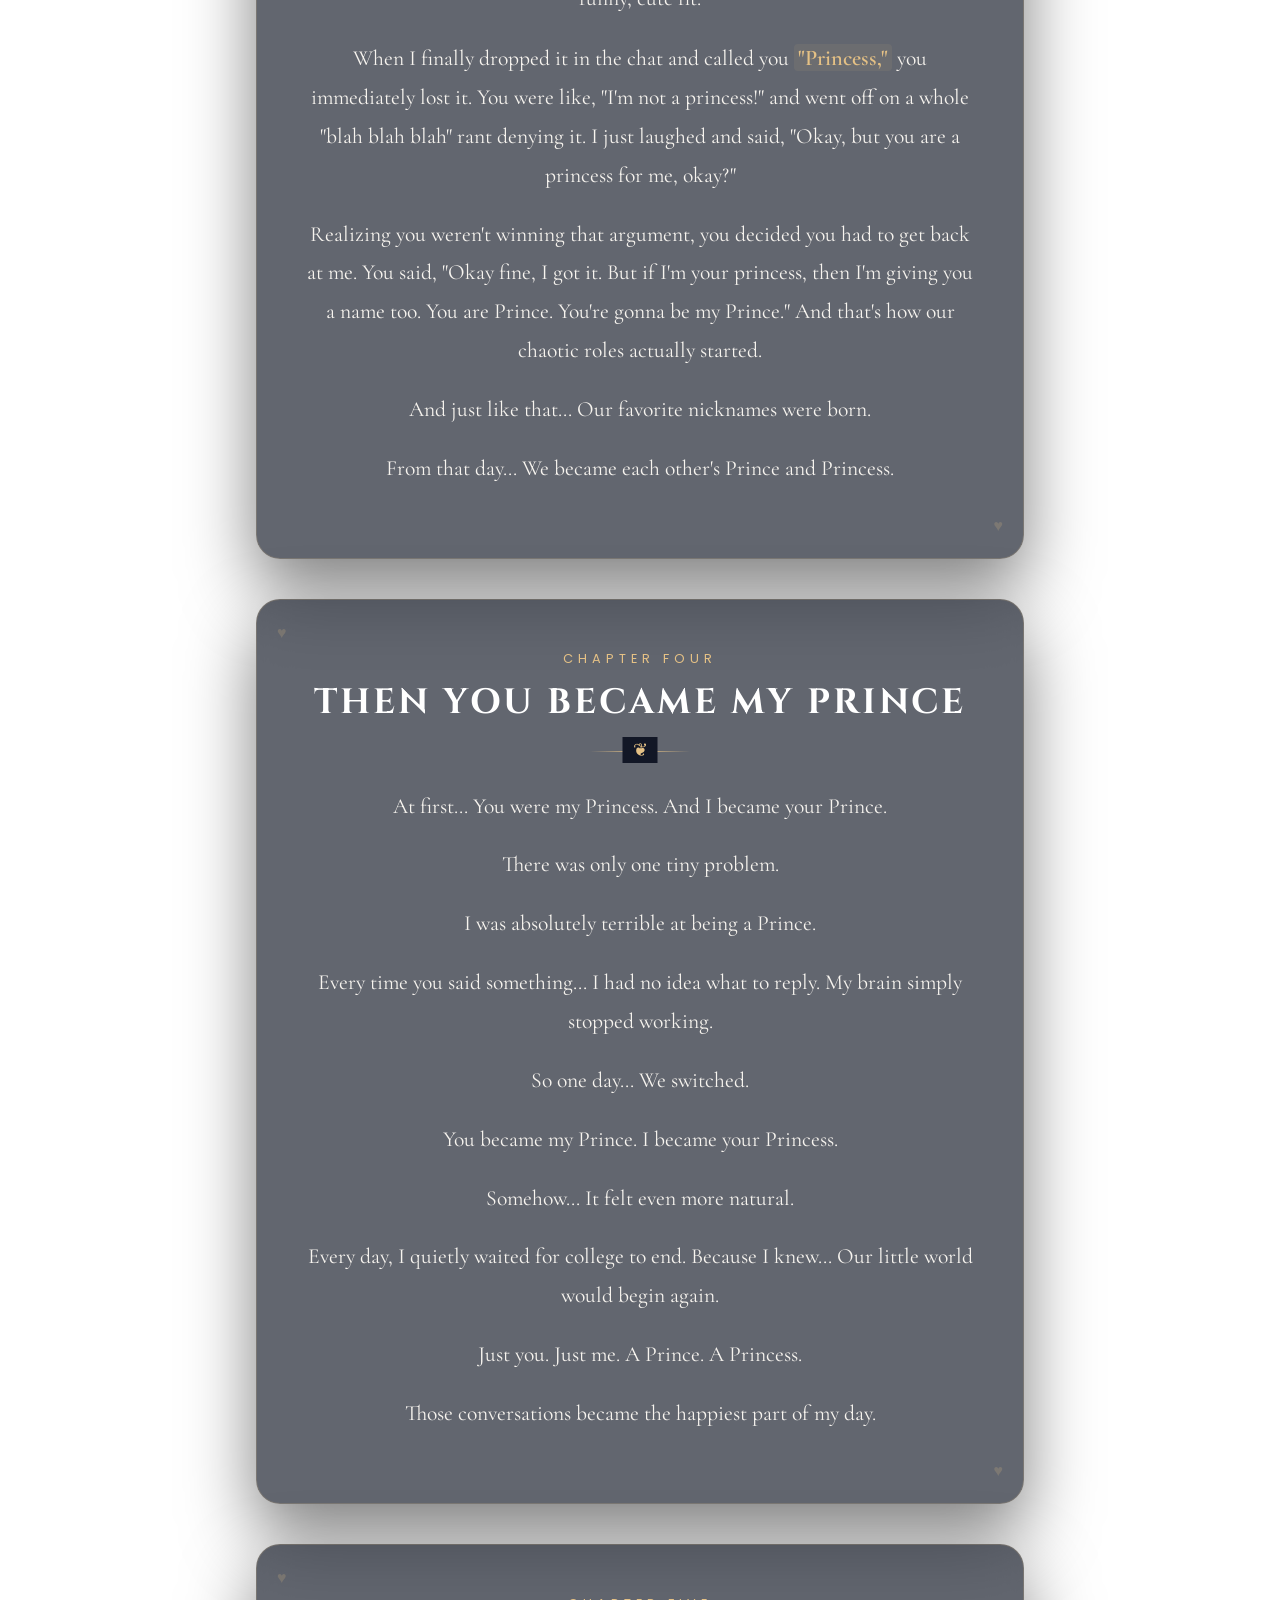
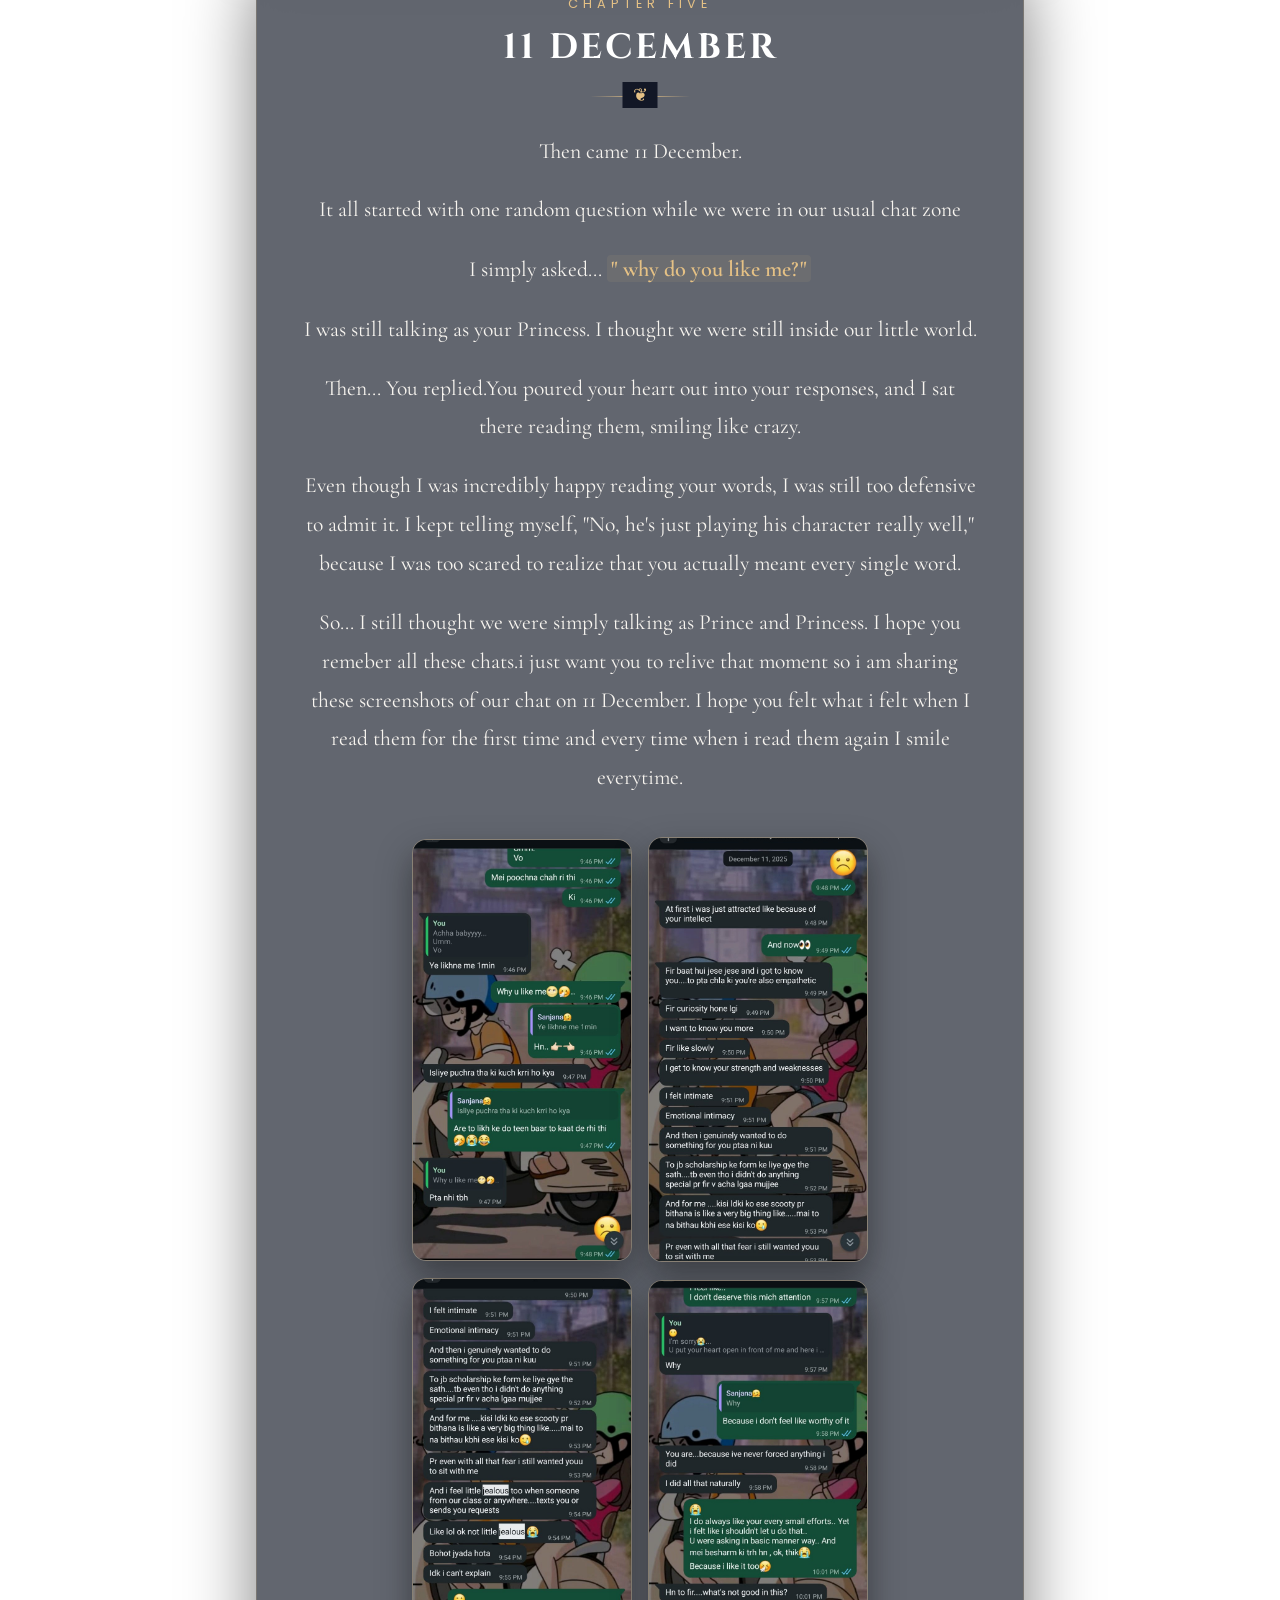
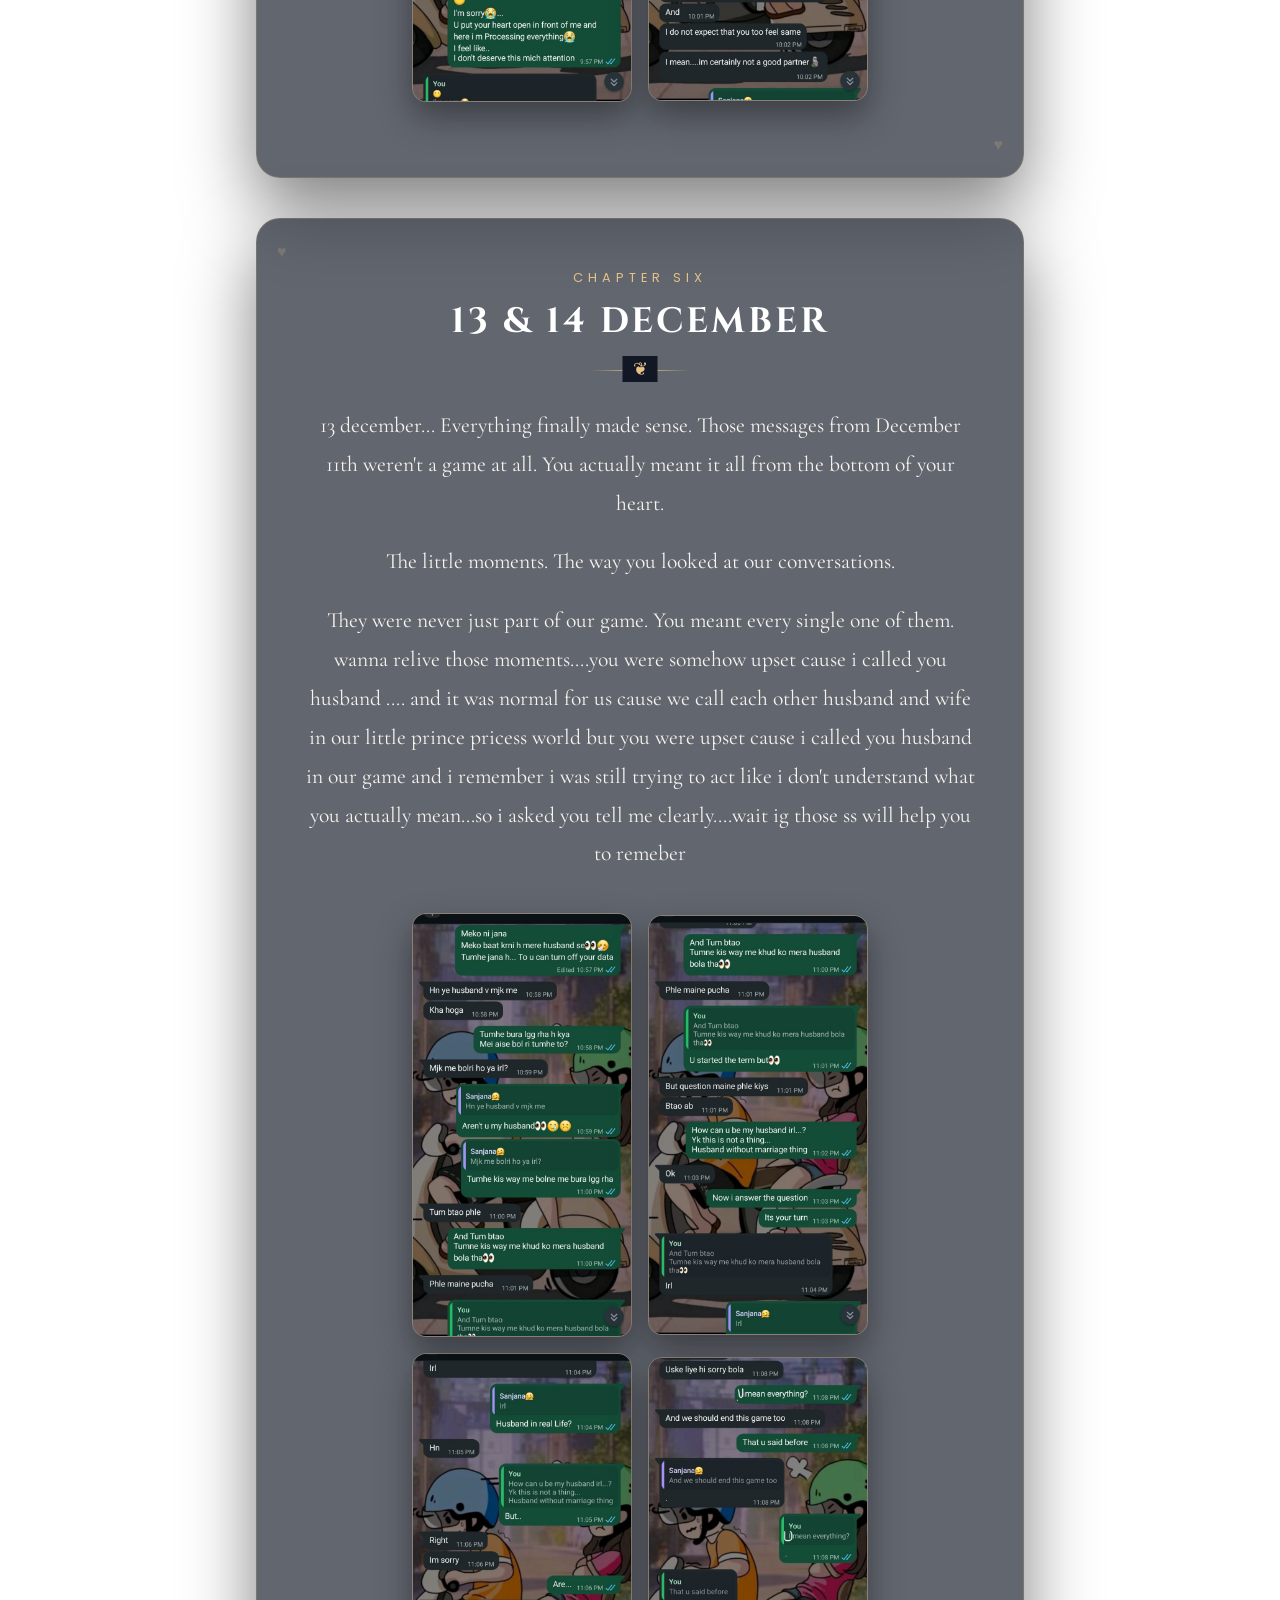
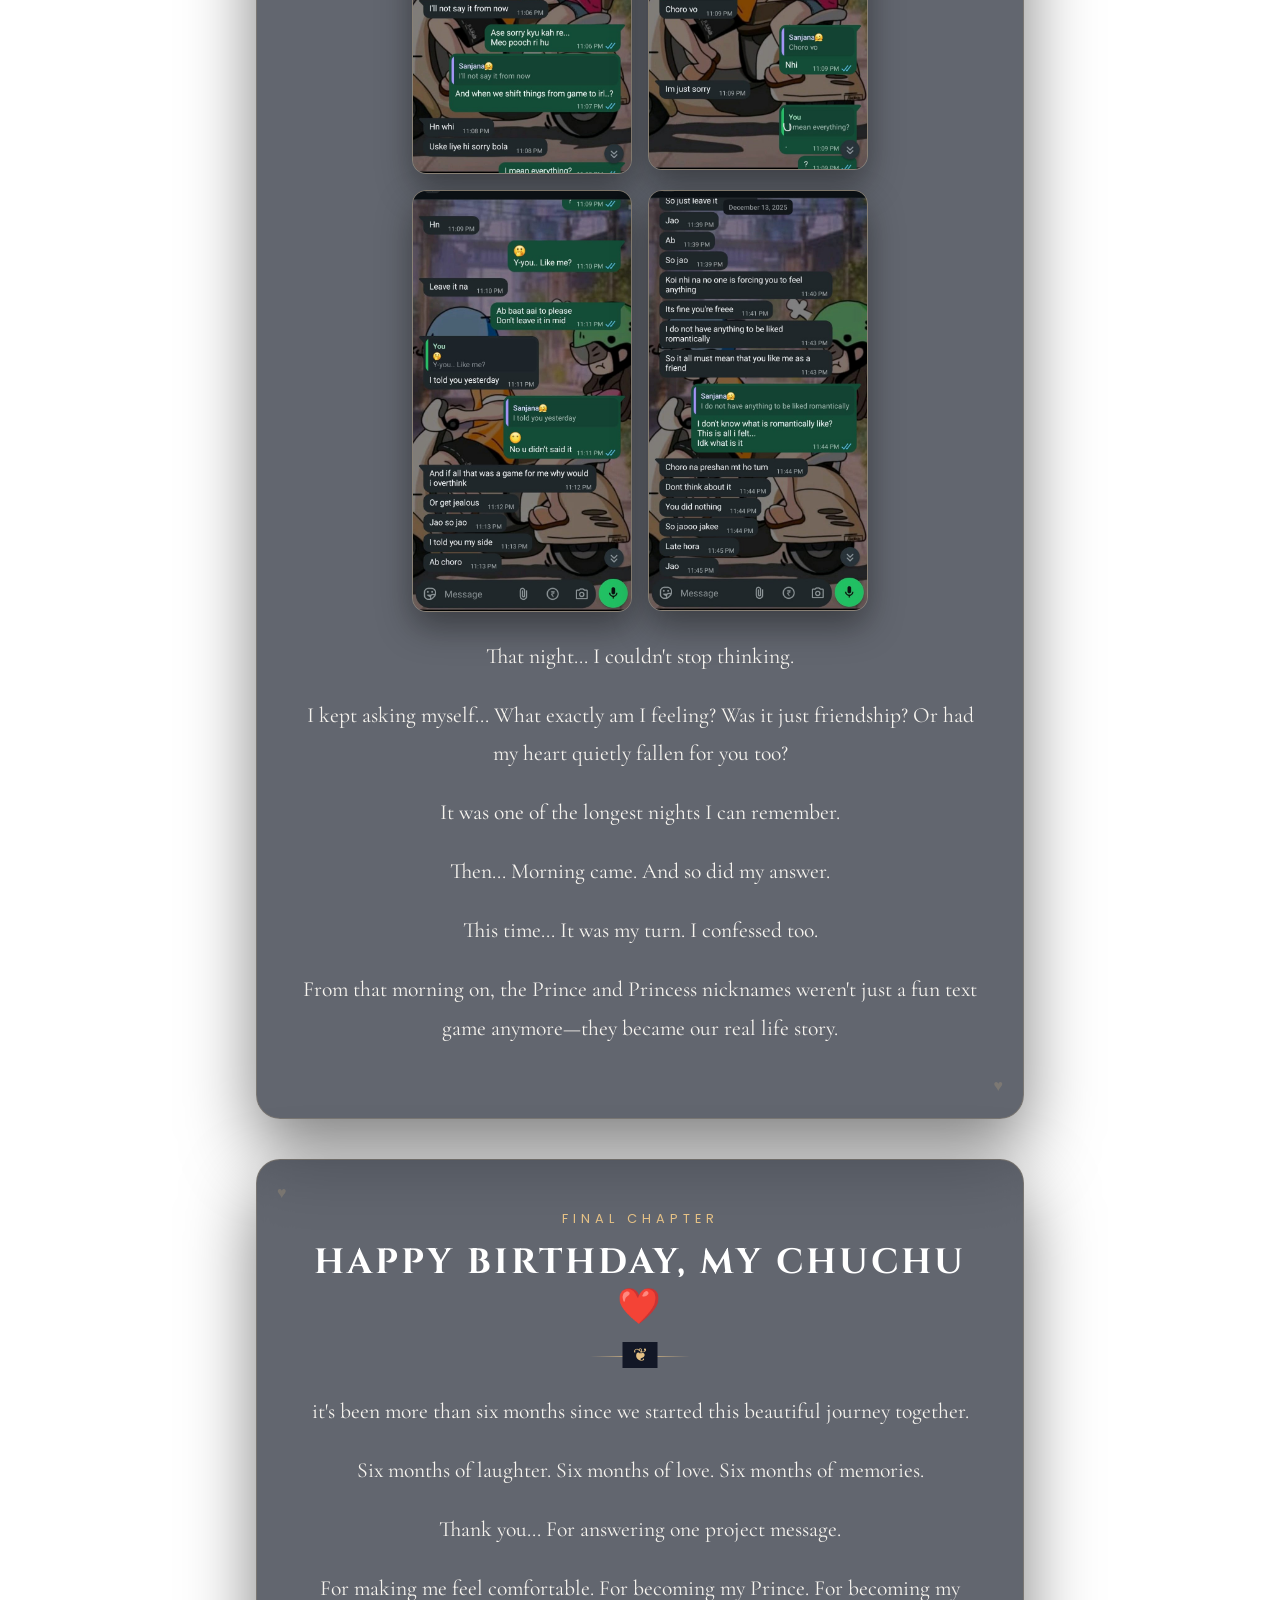
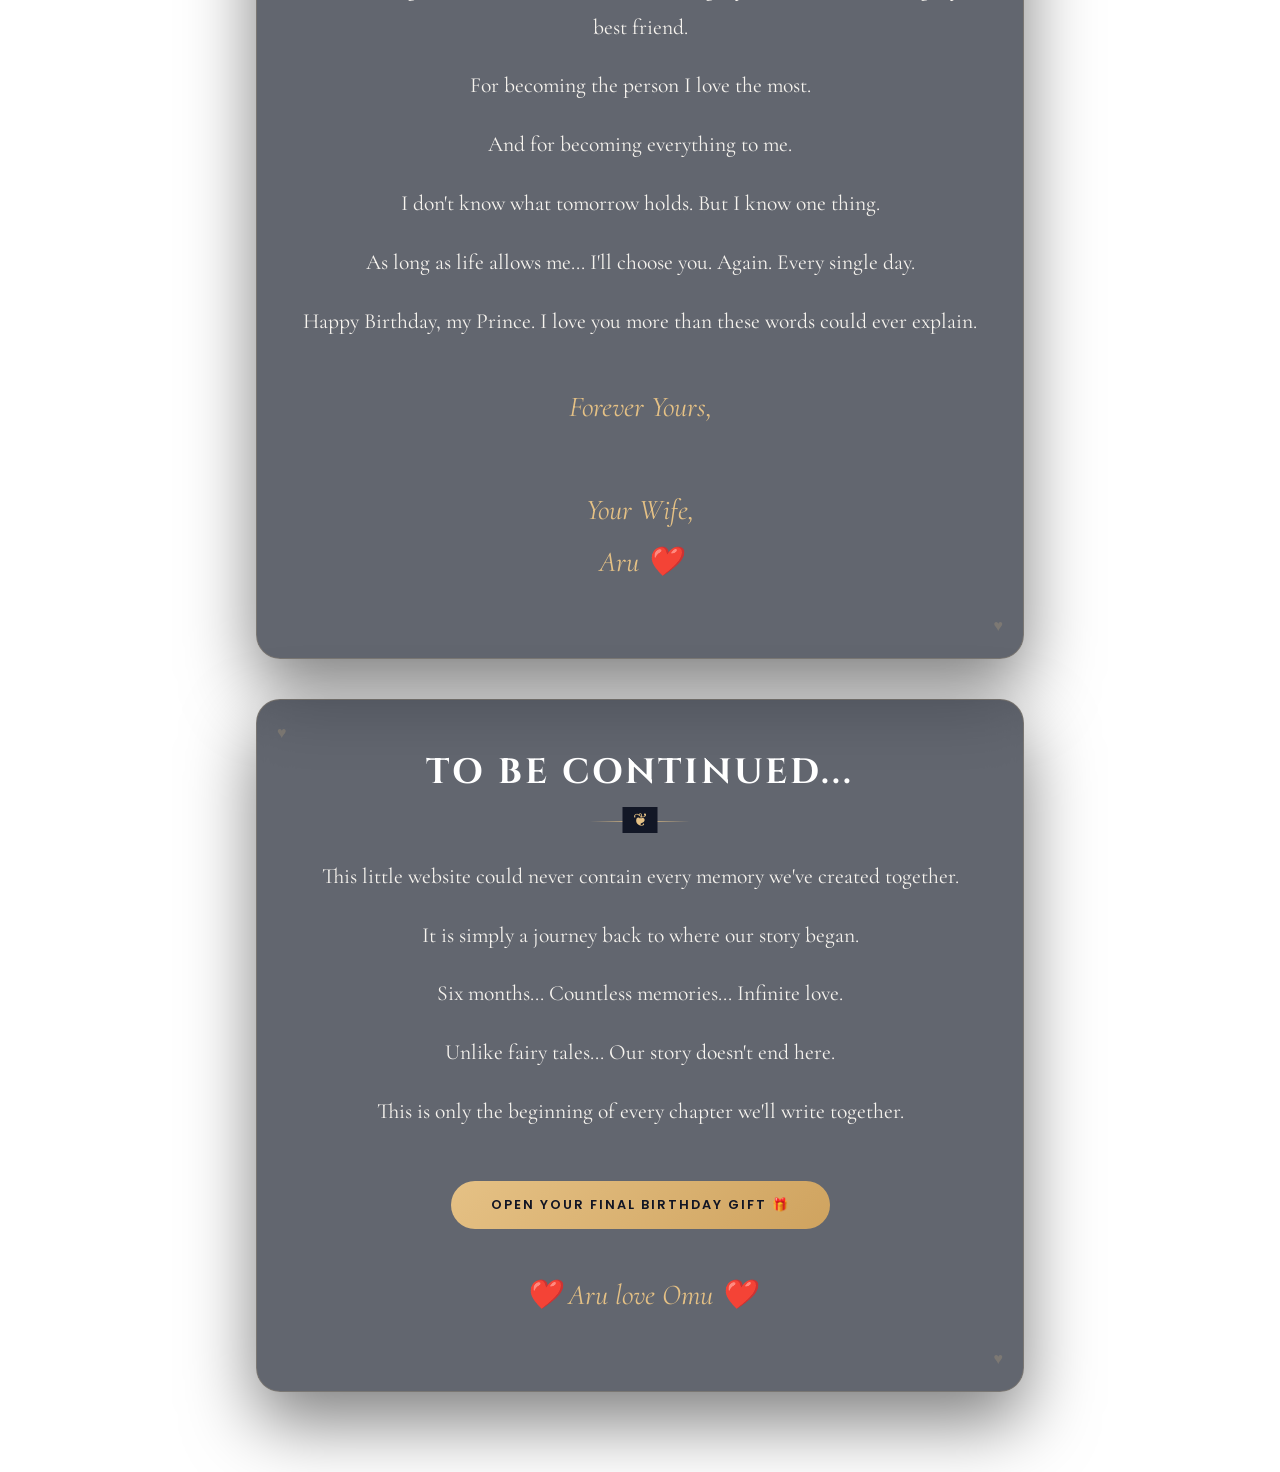
==== commit 1fa89819: "Update story.html" ====
--- a/story.html
+++ b/story.html
@@ -55,7 +55,7 @@
             <span class="chapter-number">Chapter Three</span>
             <h1>My Princess</h1>
             <div class="line"></div>
-            <p>One day... I randomly called you <strong>"Princess."</strong></p>
+            <p>We started talking daily about random things,you became my bestfriend.we shared Moment,Deep Conversation,Emotional Intemacy...you opened up to me so do I.In those days I started feeling so comfortable with you like someone finds at home...Where I can rely on someone,show my true emotion without the fear of any judgement. I remember that One day... I randomly called you <strong>"Princess."</strong></p>
             <p>To be fair, I secretly started thinking of you as a "Princess" in my head first because you have so much casual drama and literally demand princess treatment all the time! You always want 100% of the attention. So, in my mind, it was just a funny, cute fit.</p>
             <p>When I finally dropped it in the chat and called you <strong>"Princess,"</strong> you immediately lost it. You were like, "I'm not a princess!" and went off on a whole "blah blah blah" rant denying it. I just laughed and said, "Okay, but you are a princess for me, okay?"</p>
             <p>Realizing you weren't winning that argument, you decided you had to get back at me. You said, "Okay fine, I got it. But if I'm your princess, then I'm giving you a name too. You are Prince. You're gonna be my Prince." And that's how our chaotic roles actually started.</p>
@@ -155,7 +155,7 @@
             <div style="text-align: center; margin-top: 40px;">
                 <a href="ending.html" class="next-page-btn">Open Your Final Birthday Gift 🎁</a>
             </div>
-            <p class="signature">❤️ Chuchu & Aru ❤️</p>
+            <p class="signature">❤️ Aru love Omu ❤️</p>
         </section>
 
     </div>
